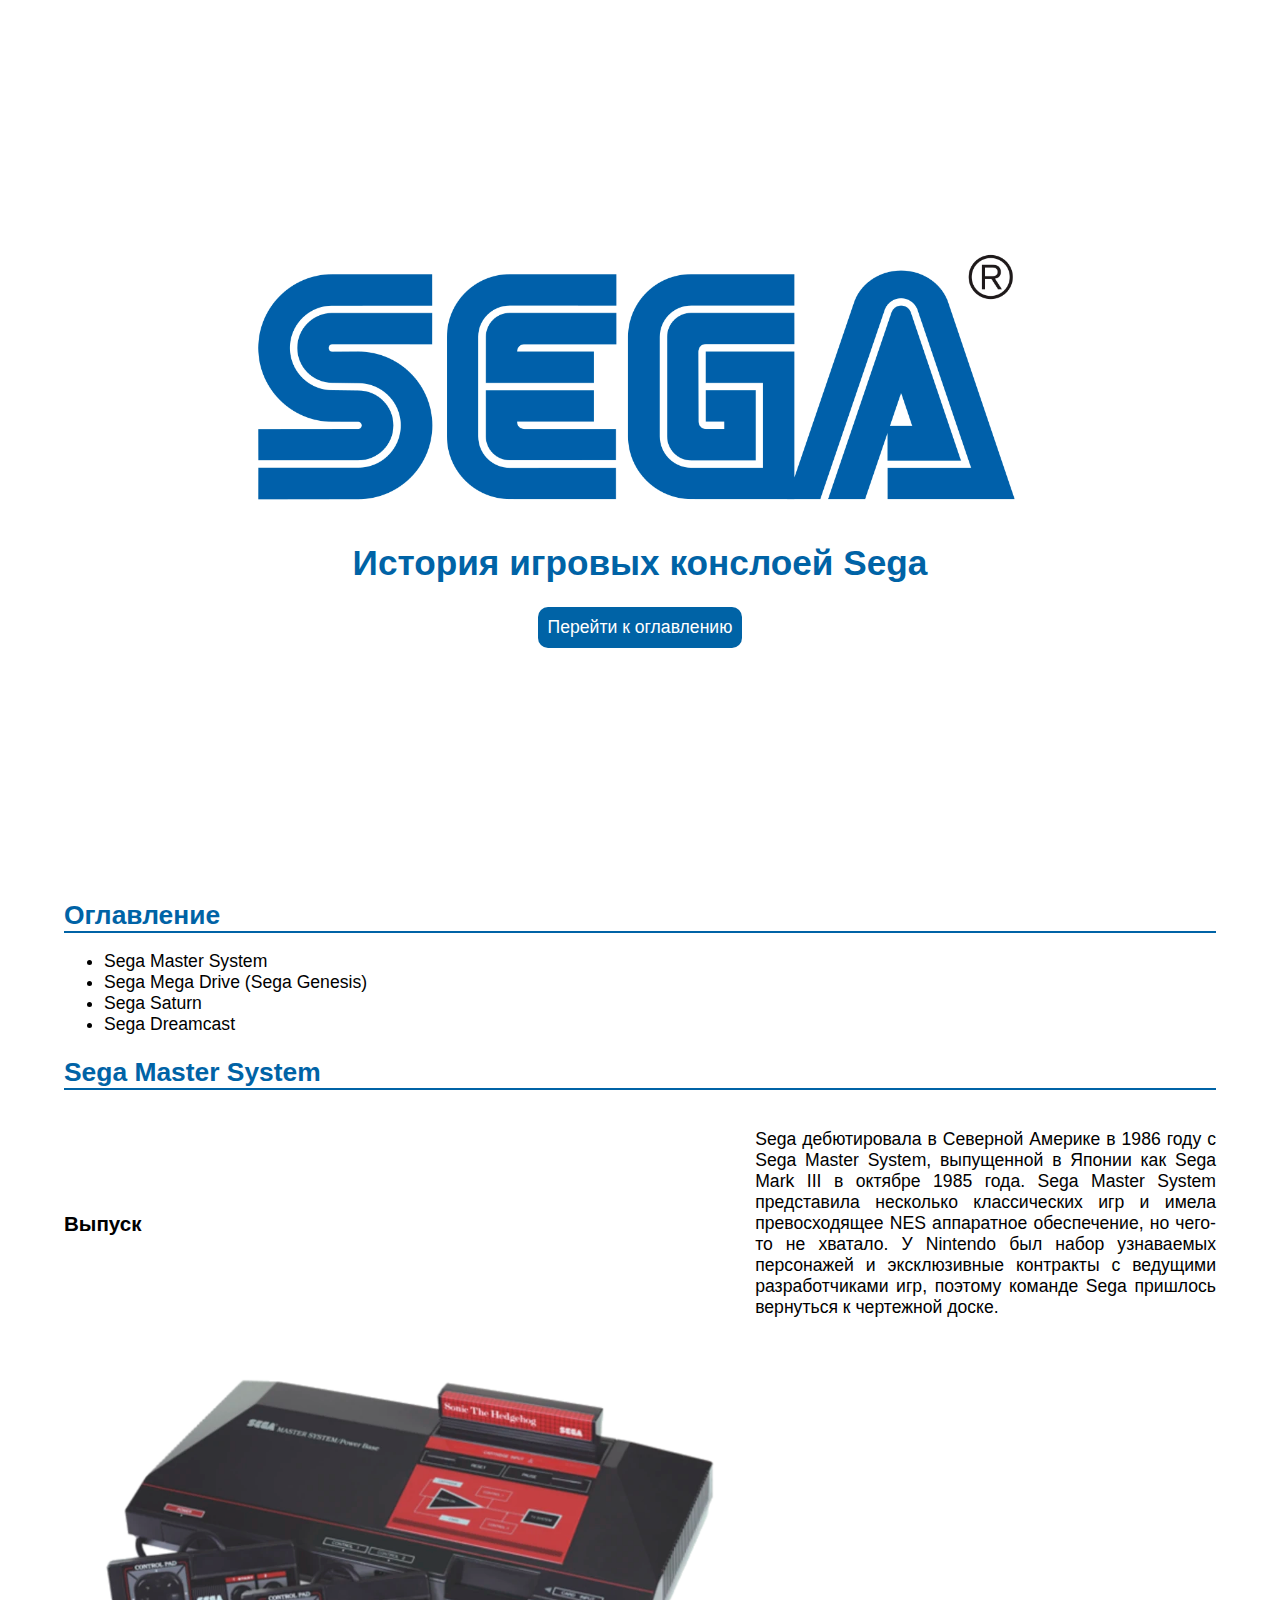
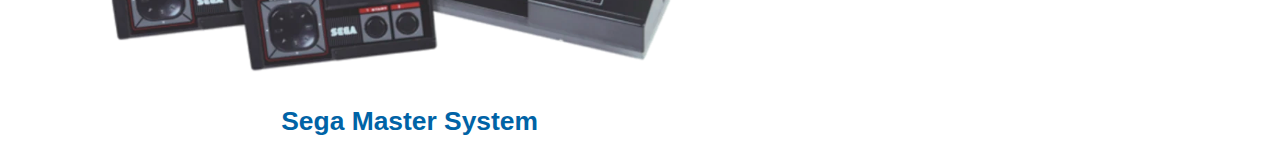
==== index.html @ b47c7a04 "Поместил h2  в header" ====
<!DOCTYPE html>
<html lang="ru">

<head>
    <meta charset="UTF-8">
    <meta name="viewport" content="width=device-width, initial-scale=1.0">
    <link rel="stylesheet" href="assets/style.css">
    <title>История консолей Sega</title>
</head>

<body>
    <main>
        <div class="container">
            <div class="greeting">
                <img class="image logo" src="assets/img/SEGA_logo.svg.png" alt="">
                <h1>История игровых конслоей Sega</h1>
                <button class="btn" onclick="window.location.href='#contents'">Перейти к оглавлению</button>
            </div>
        </div>
        <div id="contents" class="container">
            <div class="article-header">Оглавление</div>
            <div>
                <ul>
                    <li>Sega Master System</li>
                    <li>Sega Mega Drive (Sega Genesis)</li>
                    <li>Sega Saturn</li>
                    <li>Sega Dreamcast</li>
                </ul>
            </div>
        </div>
        <div class="container">
            <article class="article">
                <header>
                    <h2 class="article-header">Sega Master System</h2>
                </header>
                <section class="article-section">
                    <h3>Выпуск</h3>
                    <p class="section-paraghraph">
                        Sega дебютировала в Северной Америке в 1986 году с Sega Master System, выпущенной в Японии как
                        Sega Mark III в октябре 1985 года. Sega Master System представила несколько классических игр и
                        имела превосходящее NES аппаратное обеспечение, но чего-то не хватало. У Nintendo был набор
                        узнаваемых персонажей и эксклюзивные контракты с ведущими разработчиками игр, поэтому команде
                        Sega пришлось вернуться к чертежной доске.
                    </p>
                    <div class="section-image">
                        <img src="assets/img/MasterSystem/MasterSystem1.webp" alt="Sega Master System">
                        Sega Master System
                    </div>
                </section>
            </article>
        </div>
    </main>
    <footer></footer>
</body>

</html>
---- assets/style.css ----
:root {
  font-size: 1.1rem;
}

html {
  font-family: "Segoe UI", Tahoma, Geneva, Verdana, sans-serif;
  scroll-behavior: smooth;
}

body {
  padding: 0px;
  margin: 0px;
}

h1 {
  color: #0063a6;
}

.btn {
  padding: 10px;
  border-radius: 10px;
  border: none;
  color: white;
  background-color: #0063a6;
  font-size: 1rem;
  transition-property: background-color;
  transition-duration: 200ms;
}
.btn:hover {
  background-color: #6da8ff;
}

.container {
  --padding-size: 5vw;
  margin: 0 var(--padding-size) 0 var(--padding-size);
}

.greeting {
  height: 100vh;
  display: flex;
  flex-direction: column;
  align-items: center;
  justify-content: center;
  text-align: center;
}

.image {
  width: 100%;
  max-width: 800px;
}

.card {
  padding: 15px;
  background-color: #b9d5ff;
  border-radius: 15px;
  margin-top: 20px;
  margin-bottom: 20px;
}

.article-header {
  width: 100%;
  border-bottom: 2px solid;
  color: #0063a6;
  font-size: 1.5rem;
  font-weight: bold;
}

.article .article-section {
  display: grid;
  grid-template-columns: 3fr 2fr;
  align-items: center;
}
.article .article-section .section-image {
  color: #0063a6;
  font-size: 1.5rem;
  font-weight: bold;
  text-align: center;
  margin-bottom: 10px;
}
.article .article-section .section-image img {
  width: 100%;
}
.article .article-section .section-paraghraph {
  text-align: justify;
  display: block;
}
@media (width <= 750px) {
  .article .article-section {
    grid-template-columns: 1fr;
  }
}/*# sourceMappingURL=style.css.map */
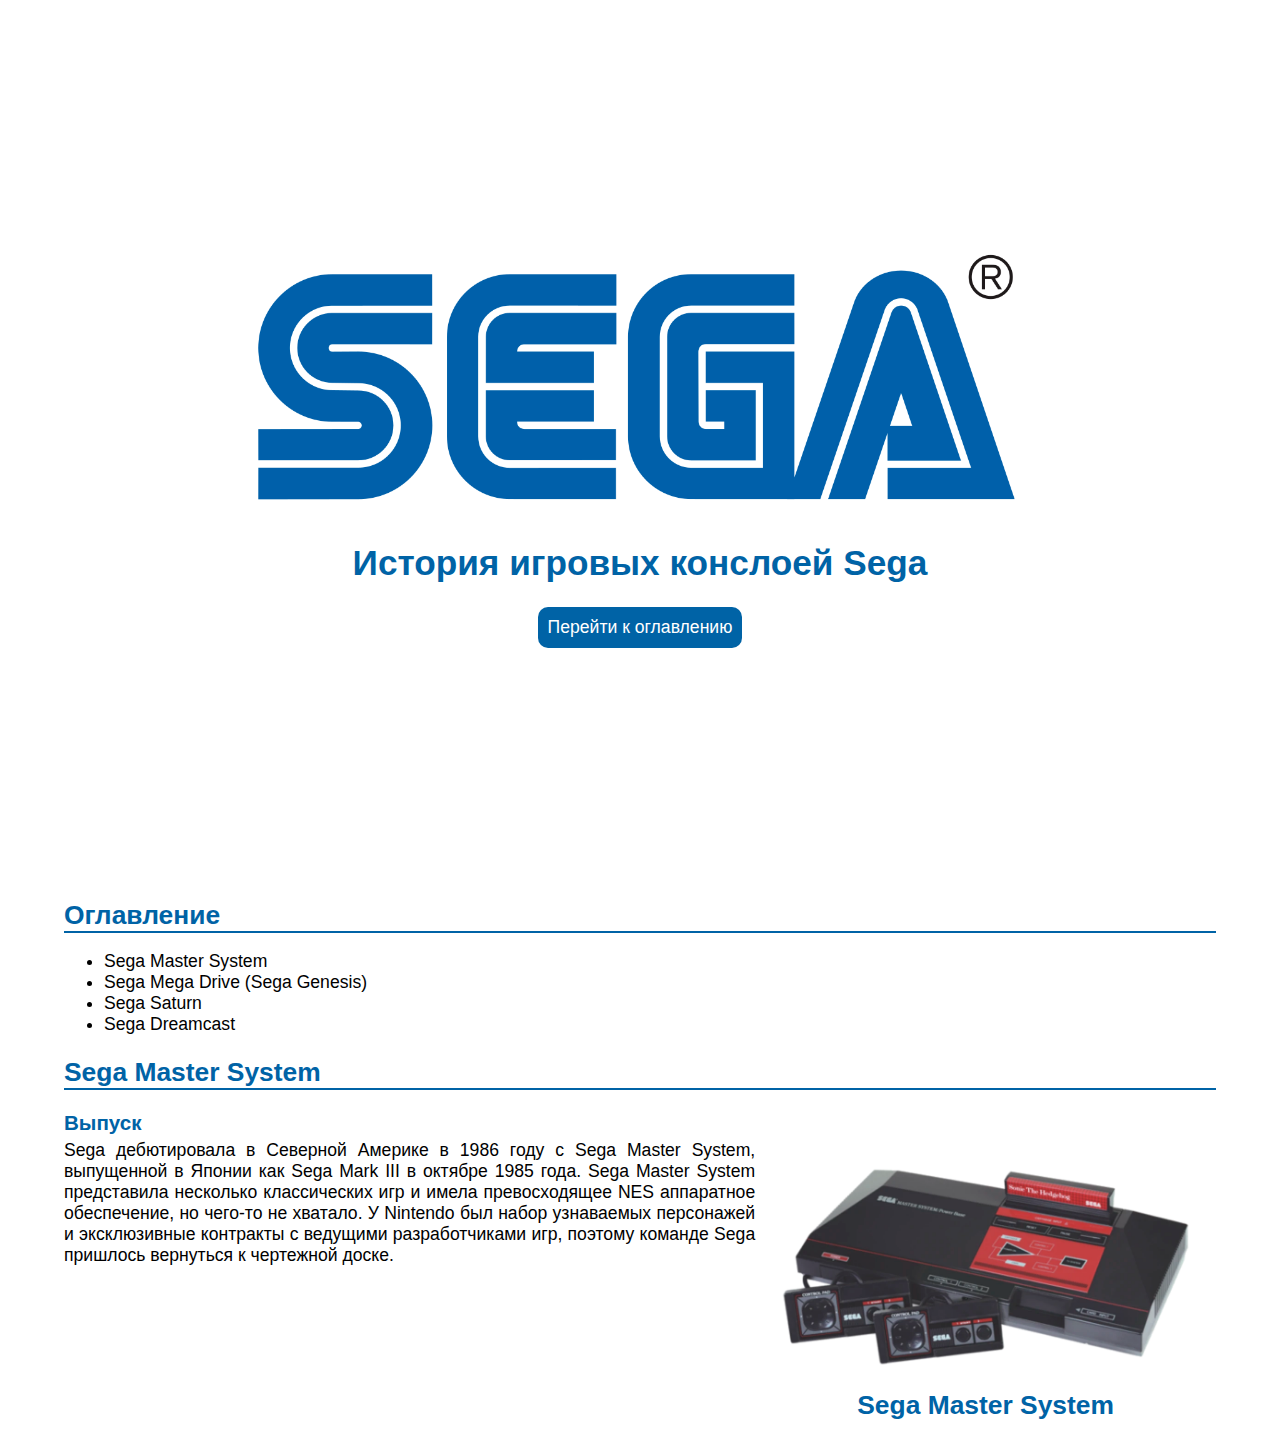
==== commit 78ddfb61: "Исправил section-header" ====
--- a/index.html
+++ b/index.html
@@ -30,21 +30,24 @@
         </div>
         <div class="container">
             <article class="article">
-                <header>
-                    <h2 class="article-header">Sega Master System</h2>
-                </header>
+                <h2 class="article-header">Sega Master System</h2>
                 <section class="article-section">
-                    <h3>Выпуск</h3>
-                    <p class="section-paraghraph">
-                        Sega дебютировала в Северной Америке в 1986 году с Sega Master System, выпущенной в Японии как
-                        Sega Mark III в октябре 1985 года. Sega Master System представила несколько классических игр и
-                        имела превосходящее NES аппаратное обеспечение, но чего-то не хватало. У Nintendo был набор
-                        узнаваемых персонажей и эксклюзивные контракты с ведущими разработчиками игр, поэтому команде
-                        Sega пришлось вернуться к чертежной доске.
-                    </p>
-                    <div class="section-image">
-                        <img src="assets/img/MasterSystem/MasterSystem1.webp" alt="Sega Master System">
-                        Sega Master System
+                    <h3 class="section-header">Выпуск</h3>
+                    <div class="article-section-block">
+                        <p class="section-paraghraph">
+                            Sega дебютировала в Северной Америке в 1986 году с Sega Master System, выпущенной в Японии
+                            как
+                            Sega Mark III в октябре 1985 года. Sega Master System представила несколько классических игр
+                            и
+                            имела превосходящее NES аппаратное обеспечение, но чего-то не хватало. У Nintendo был набор
+                            узнаваемых персонажей и эксклюзивные контракты с ведущими разработчиками игр, поэтому
+                            команде
+                            Sega пришлось вернуться к чертежной доске.
+                        </p>
+                        <div class="section-image">
+                            <img src="assets/img/MasterSystem/MasterSystem1.webp" alt="Sega Master System">
+                            Sega Master System
+                        </div>
                     </div>
                 </section>
             </article>
--- a/assets/style.css
+++ b/assets/style.css
@@ -12,7 +12,7 @@
   margin: 0px;
 }
 
-h1 {
+h1, h3 {
   color: #0063a6;
 }
 
@@ -65,27 +65,30 @@
   font-weight: bold;
 }
 
-.article .article-section {
+.article .section-header {
+  margin-bottom: 5px;
+}
+.article .article-section-block {
   display: grid;
   grid-template-columns: 3fr 2fr;
-  align-items: center;
 }
-.article .article-section .section-image {
+.article .article-section-block .section-image {
   color: #0063a6;
   font-size: 1.5rem;
   font-weight: bold;
   text-align: center;
   margin-bottom: 10px;
 }
-.article .article-section .section-image img {
+.article .article-section-block .section-image img {
   width: 100%;
 }
-.article .article-section .section-paraghraph {
+.article .article-section-block .section-paraghraph {
+  margin-top: 0;
   text-align: justify;
   display: block;
 }
 @media (width <= 750px) {
-  .article .article-section {
+  .article .article-section-block {
     grid-template-columns: 1fr;
   }
 }/*# sourceMappingURL=style.css.map */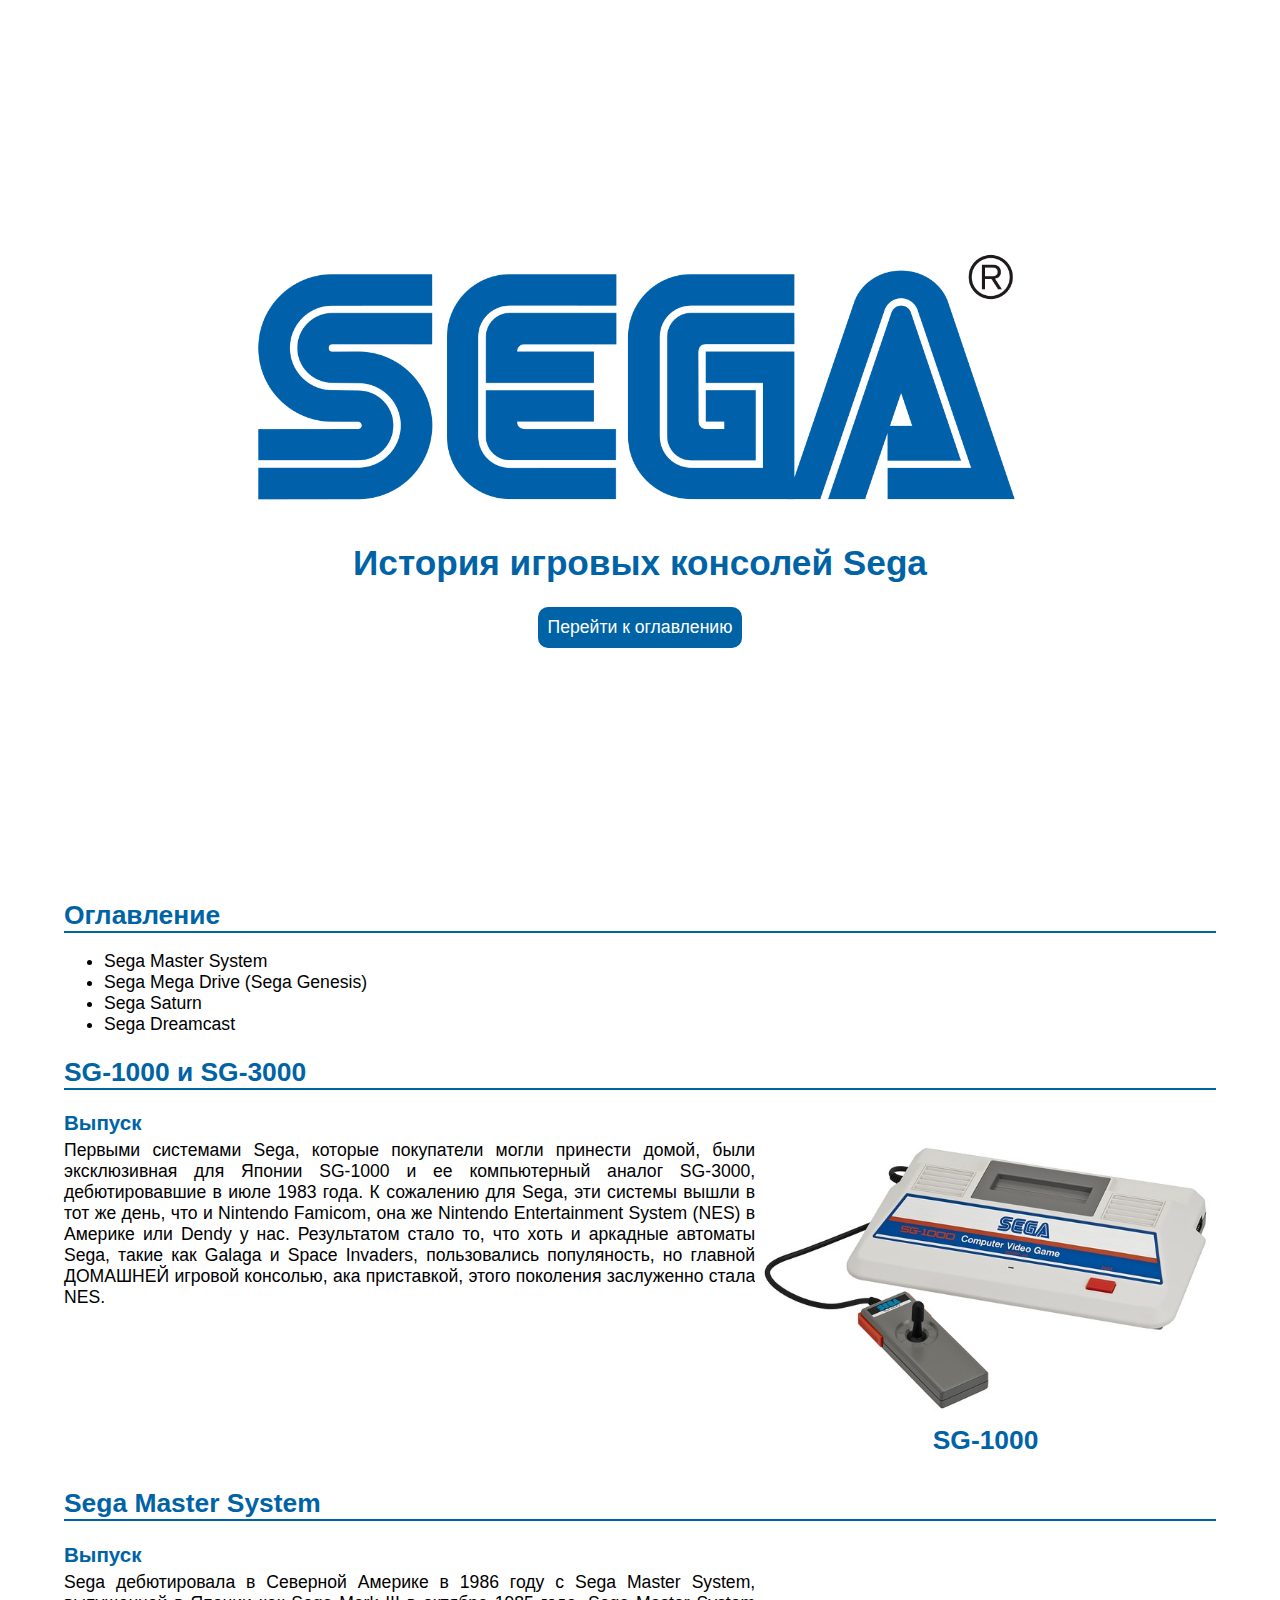
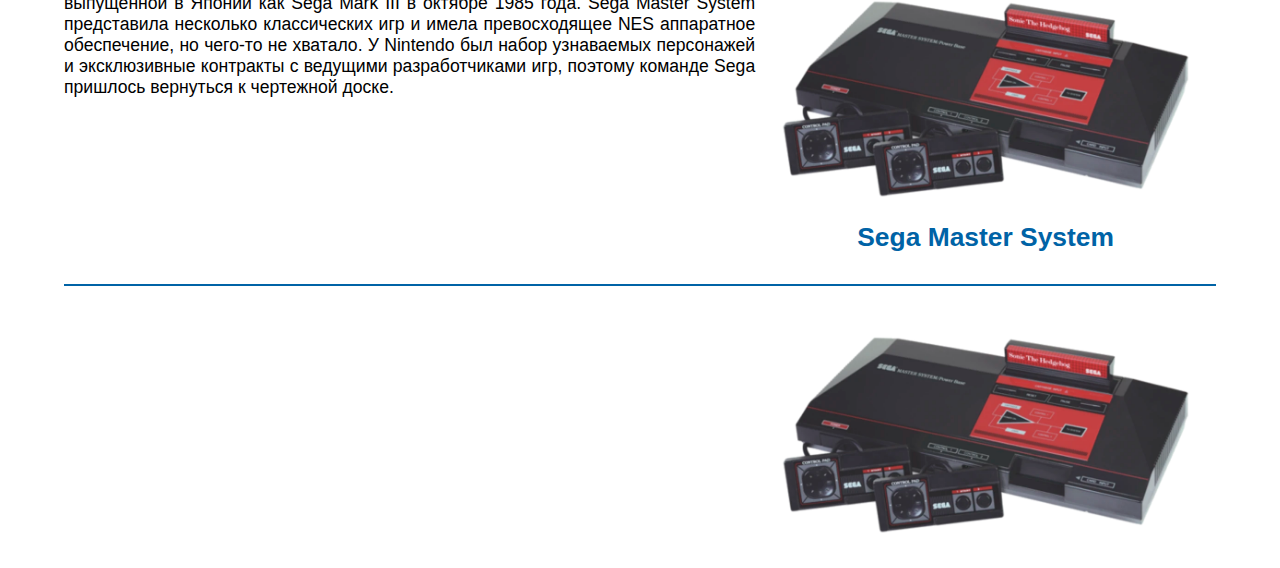
==== commit c6725bd5: "Устранены конслои, добавлен раздел про SG-1000" ====
--- a/index.html
+++ b/index.html
@@ -13,7 +13,7 @@
         <div class="container">
             <div class="greeting">
                 <img class="image logo" src="assets/img/SEGA_logo.svg.png" alt="">
-                <h1>История игровых конслоей Sega</h1>
+                <h1>История игровых консолей Sega</h1>
                 <button class="btn" onclick="window.location.href='#contents'">Перейти к оглавлению</button>
             </div>
         </div>
@@ -29,31 +29,69 @@
             </div>
         </div>
         <div class="container">
-            <article class="article">
+            <article>
+                <h2 class="article-header">
+                    SG-1000 и SG-3000
+                </h2>
+                <section class="article-section">
+                    <h3 class="section-header">
+                        Выпуск
+                    </h3>
+                    <div class="article-section-block">
+                        <p class="section-paraghraph">
+                            Первыми системами Sega, которые покупатели могли принести домой, были эксклюзивная для
+                            Японии SG-1000 и ее компьютерный аналог SG-3000, дебютировавшие в июле 1983 года. К
+                            сожалению для Sega, эти системы вышли в тот же день, что и Nintendo Famicom, она же Nintendo
+                            Entertainment System (NES) в Америке или Dendy у нас. Результатом стало то, что хоть и
+                            аркадные автоматы Sega, такие как Galaga и Space Invaders, пользовались популяность, но
+                            главной ДОМАШНЕЙ игровой консолью, ака приставкой, этого поколения заслуженно стала NES.
+                        </p>
+                        <div class="section-image-wrapper">
+                            <img class="section-image" src="assets/img/SG1000/SG1000.jpg" alt="Sega Master System">
+                            SG-1000
+                        </div>
+                    </div>
+                </section>
+            </article>
+            <article>
                 <h2 class="article-header">Sega Master System</h2>
                 <section class="article-section">
                     <h3 class="section-header">Выпуск</h3>
                     <div class="article-section-block">
                         <p class="section-paraghraph">
                             Sega дебютировала в Северной Америке в 1986 году с Sega Master System, выпущенной в Японии
-                            как
-                            Sega Mark III в октябре 1985 года. Sega Master System представила несколько классических игр
-                            и
-                            имела превосходящее NES аппаратное обеспечение, но чего-то не хватало. У Nintendo был набор
+                            как Sega Mark III в октябре 1985 года. Sega Master System представила несколько классических игр
+                            и имела превосходящее NES аппаратное обеспечение, но чего-то не хватало. У Nintendo был набор
                             узнаваемых персонажей и эксклюзивные контракты с ведущими разработчиками игр, поэтому
-                            команде
-                            Sega пришлось вернуться к чертежной доске.
+                            команде Sega пришлось вернуться к чертежной доске.
                         </p>
-                        <div class="section-image">
-                            <img src="assets/img/MasterSystem/MasterSystem1.webp" alt="Sega Master System">
+                        <div class="section-image-wrapper">
+                            <img class="section-image" src="assets/img/MasterSystem/MasterSystem1.webp"
+                                alt="Sega Master System">
                             Sega Master System
+                        </div>
+                    </div>
+                </section>
+            </article>
+            <article>
+                <h2 class="article-header">
+                </h2>
+                <section class="article-section">
+                    <h3 class="section-header">
+                    </h3>
+                    <div class="article-section-block">
+                        <p class="section-paraghraph">
+
+                        </p>
+                        <div class="section-image-wrapper">
+                            <img class="section-image" src="assets/img/MasterSystem/MasterSystem1.webp"
+                                alt="Sega Master System">
                         </div>
                     </div>
                 </section>
             </article>
         </div>
     </main>
-    <footer></footer>
 </body>
 
 </html>--- a/assets/style.css
+++ b/assets/style.css
@@ -12,7 +12,8 @@
   margin: 0px;
 }
 
-h1, h3 {
+h1,
+h3 {
   color: #0063a6;
 }
 
@@ -31,8 +32,14 @@
 }
 
 .container {
-  --padding-size: 5vw;
-  margin: 0 var(--padding-size) 0 var(--padding-size);
+  --container-size: 90vw;
+  --margin-size: calc((100vw - var(--container-size)) / 2);
+  margin: 0 var(--margin-size) 0 var(--margin-size);
+}
+@media (width >= 1350px) {
+  .container {
+    --container-size: 1200px ;
+  }
 }
 
 .greeting {
@@ -65,30 +72,32 @@
   font-weight: bold;
 }
 
-.article .section-header {
+.section-header {
   margin-bottom: 5px;
 }
-.article .article-section-block {
+
+.article-section-block {
   display: grid;
   grid-template-columns: 3fr 2fr;
 }
-.article .article-section-block .section-image {
+.article-section-block .section-image-wrapper {
   color: #0063a6;
   font-size: 1.5rem;
   font-weight: bold;
   text-align: center;
   margin-bottom: 10px;
 }
-.article .article-section-block .section-image img {
+.article-section-block .section-image-wrapper .section-image {
   width: 100%;
 }
-.article .article-section-block .section-paraghraph {
+.article-section-block .section-paraghraph {
   margin-top: 0;
   text-align: justify;
   display: block;
 }
+
 @media (width <= 750px) {
-  .article .article-section-block {
+  .article-section-block {
     grid-template-columns: 1fr;
   }
 }/*# sourceMappingURL=style.css.map */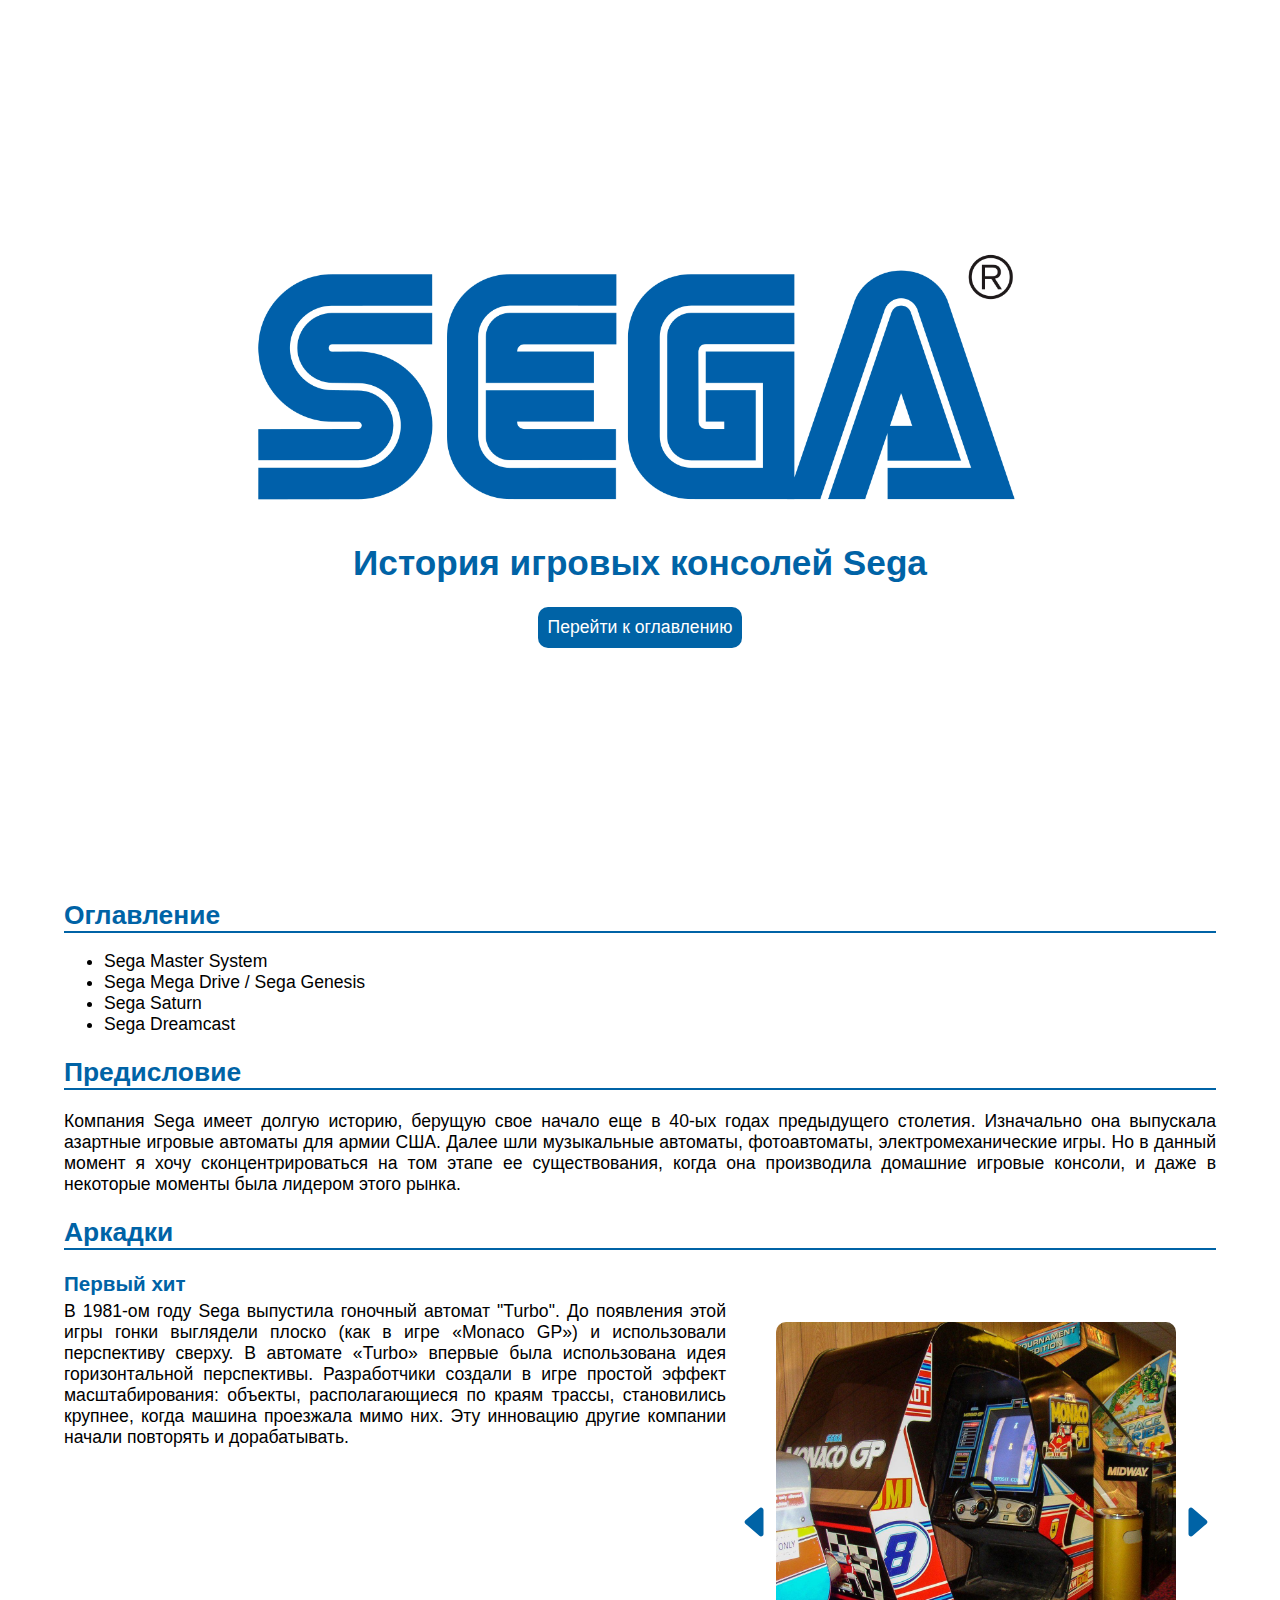
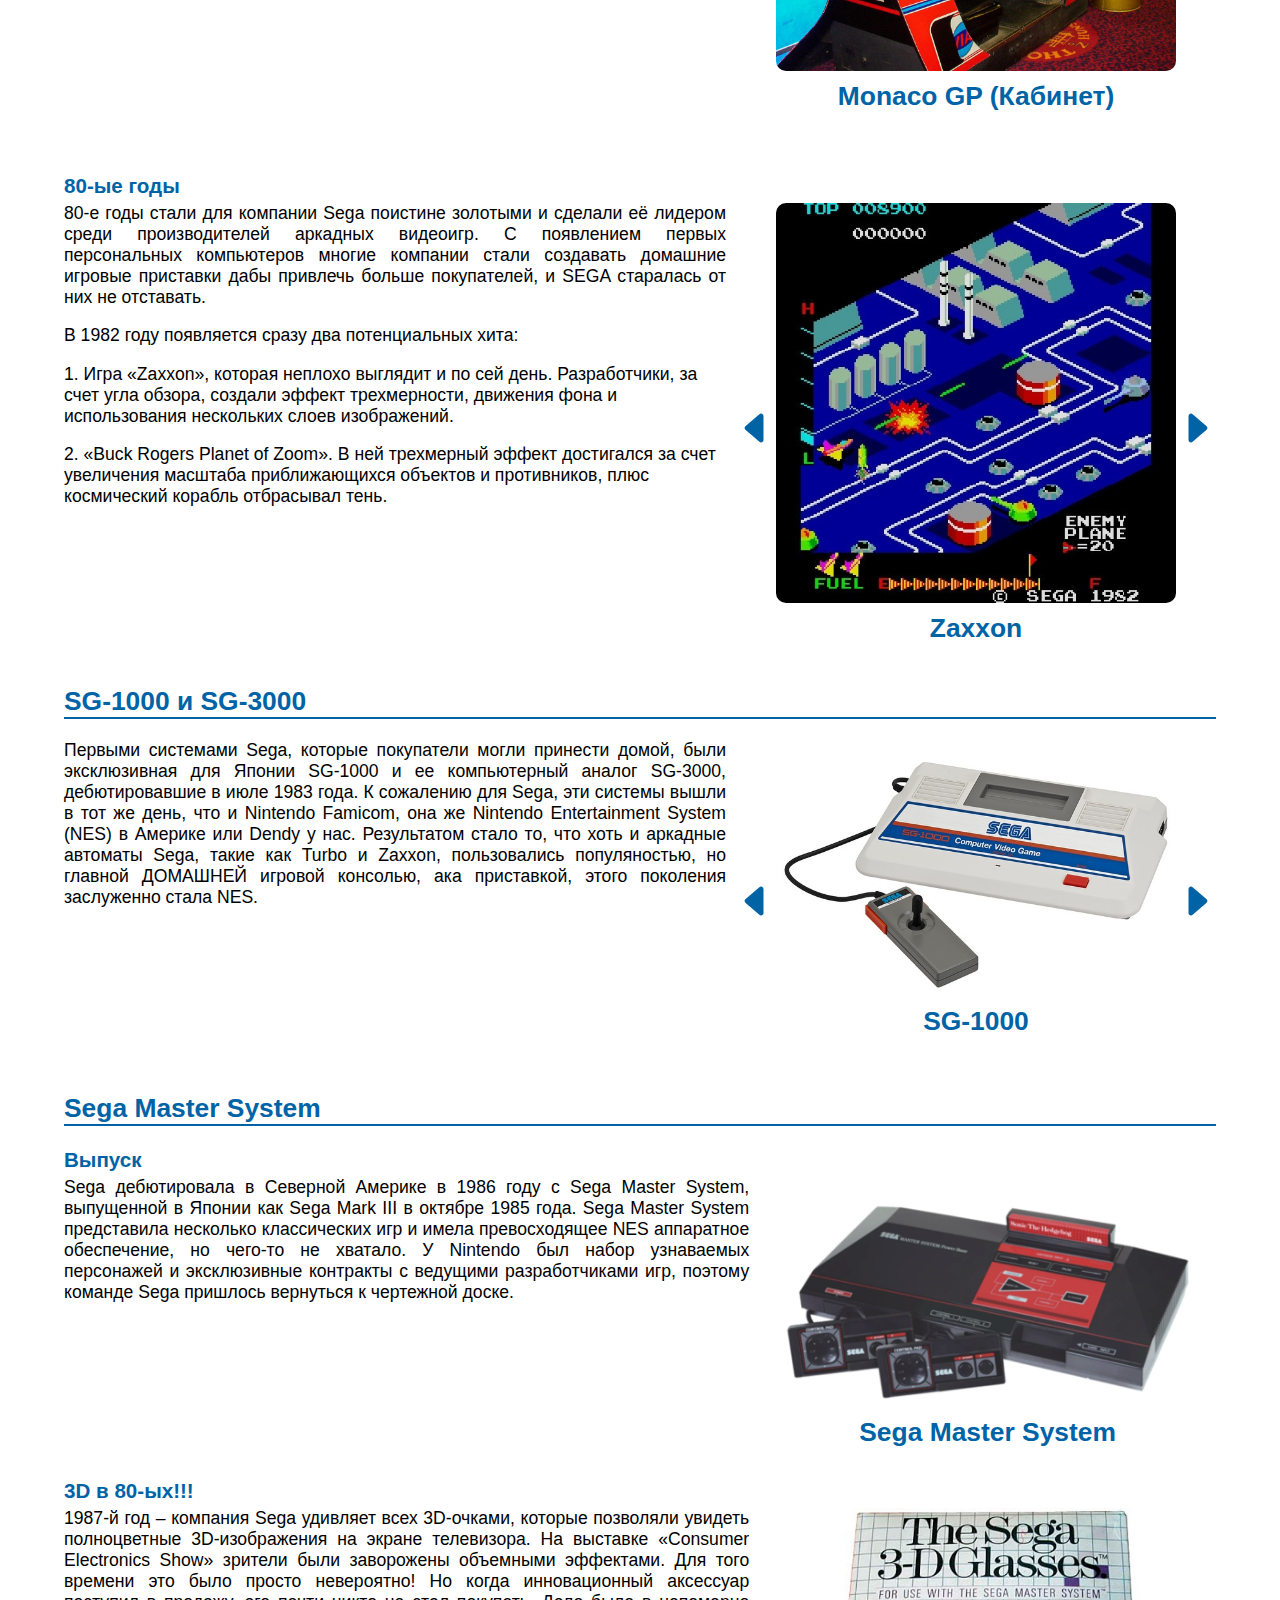
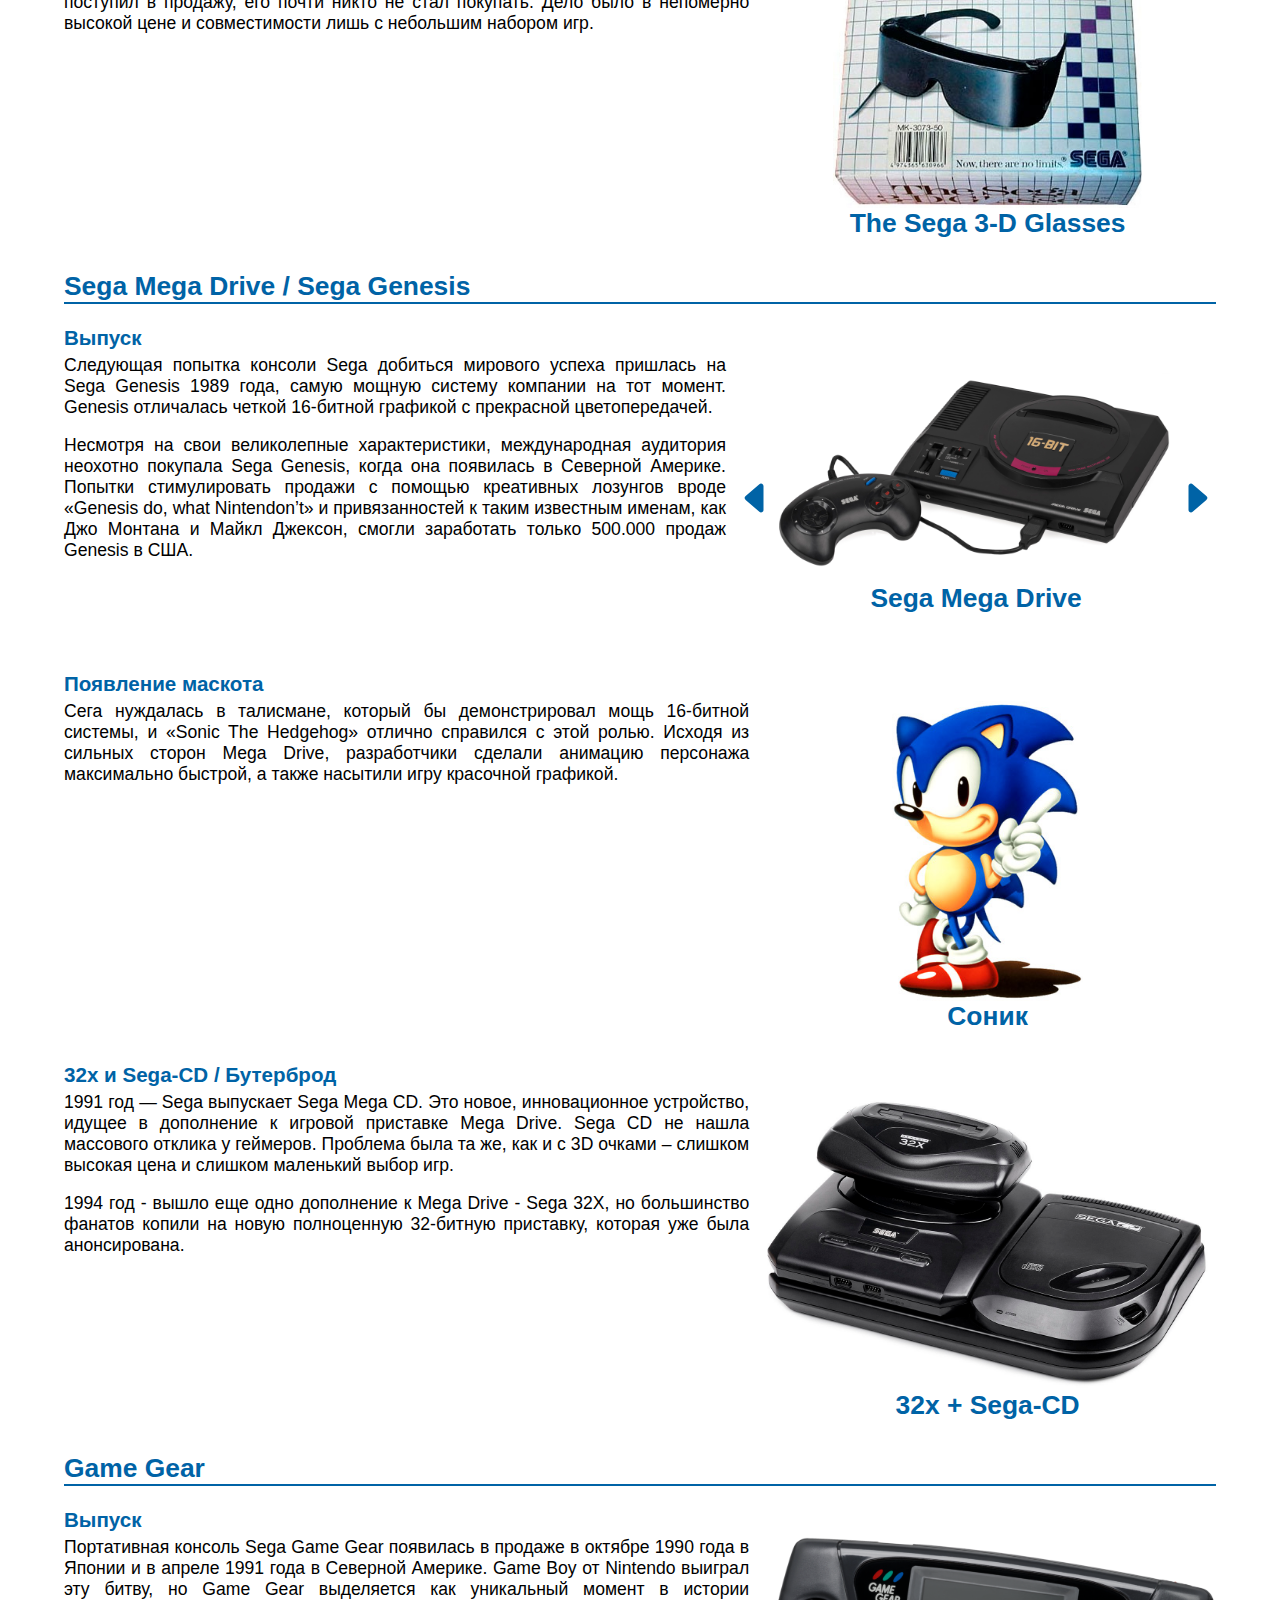
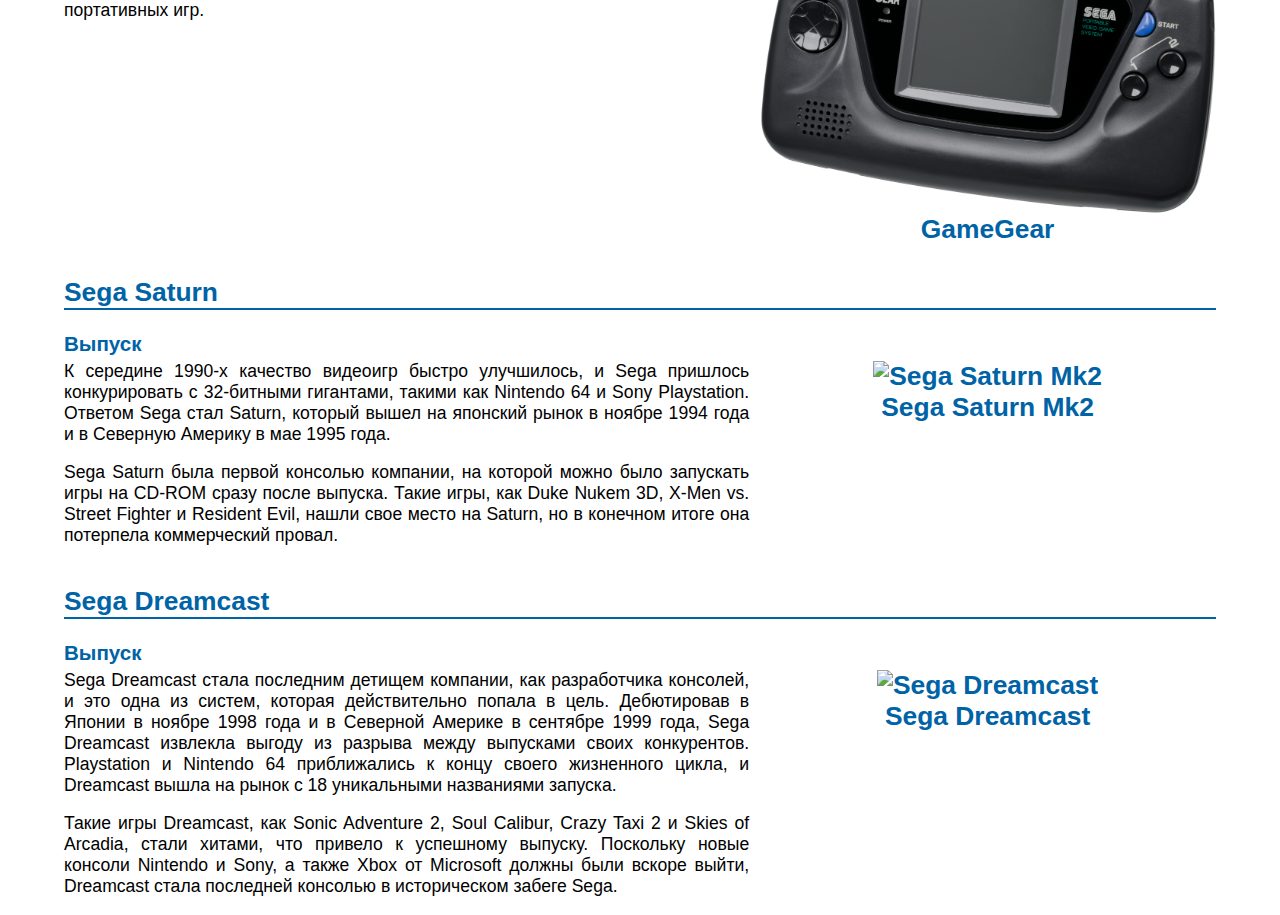
==== commit 1b8346e5: "mvp сделано" ====
--- a/index.html
+++ b/index.html
@@ -12,7 +12,7 @@
     <main>
         <div class="container">
             <div class="greeting">
-                <img class="image logo" src="assets/img/SEGA_logo.svg.png" alt="">
+                <img loading="lazy" class="image logo" src="assets/img/SEGA_logo.svg.png" alt="">
                 <h1>История игровых консолей Sega</h1>
                 <button class="btn" onclick="window.location.href='#contents'">Перейти к оглавлению</button>
             </div>
@@ -22,7 +22,7 @@
             <div>
                 <ul>
                     <li>Sega Master System</li>
-                    <li>Sega Mega Drive (Sega Genesis)</li>
+                    <li>Sega Mega Drive / Sega Genesis</li>
                     <li>Sega Saturn</li>
                     <li>Sega Dreamcast</li>
                 </ul>
@@ -31,27 +31,159 @@
         <div class="container">
             <article>
                 <h2 class="article-header">
+                    Предисловие
+                </h2>
+                <p class="section-paraghraph">
+                    Компания Sega имеет долгую историю, берущую свое начало еще в 40-ых годах предыдущего столетия.
+                    Изначально она выпускала азартные игровые автоматы для армии США. Далее шли музыкальные автоматы,
+                    фотоавтоматы, электромеханические игры. Но в данный момент я хочу сконцентрироваться на том этапе ее
+                    существования, когда она производила домашние игровые консоли, и даже в некоторые моменты была
+                    лидером этого рынка.
+                </p>
+            </article>
+            <article>
+                <h2 id="arcades" class="article-header">
+                    Аркадки
+                </h2>
+                <section class="article-section">
+                    <h3 class="section-header">
+                        Первый хит
+                    </h3>
+                    <div class="article-section-block">
+                        <p class="section-paraghraph">
+                            В 1981-ом году Sega выпустила гоночный автомат "Turbo". До появления этой игры гонки
+                            выглядели плоско (как в игре «Monaco GP») и использовали перспективу сверху. В автомате
+                            «Turbo» впервые была использована идея горизонтальной перспективы. Разработчики создали в
+                            игре простой эффект масштабирования: объекты, располагающиеся по краям трассы, становились
+                            крупнее, когда машина проезжала мимо них. Эту инновацию другие компании начали повторять и
+                            дорабатывать.
+                        </p>
+                        <div class="section-image-wrapper">
+                            <div class="images-container">
+                                <button class="img-btn goBackBtn">
+                                </button>
+                                <div class="images" data-selected-img="0">
+                                    <div class="img-wrapper">
+                                        <img class="img" src="assets/img/Arcades/image00011.jpg" alt="">
+                                        <span class="img-desc">
+                                            Monaco GP (Кабинет)
+                                        </span>
+                                    </div>
+                                    <div class="img-wrapper">
+                                        <img class="img" src="assets/img/Arcades/image00091.jpg" alt="">
+                                        <span class="img-desc">
+                                            Monaco GP (Экран)
+                                        </span>
+                                    </div>
+                                    <div class="img-wrapper">
+                                        <img class="img" src="assets/img/Arcades/image00098.jpg" alt="">
+                                        <span class="img-desc">
+                                            Turbo (Кабинет)
+                                        </span>
+                                    </div>
+                                    <div class="img-wrapper">
+                                        <img class="img" src="assets/img/Arcades/image00041.png" alt="">
+                                        <span class="img-desc">
+                                            Turbo (Экран)
+                                        </span>
+                                    </div>
+                                </div>
+                                <button class="img-btn goNextBtn">
+                                </button>
+                            </div>
+                        </div>
+                    </div>
+                </section>
+                <section class="article-section">
+                    <h3 class="section-header">
+                        80-ые годы
+                    </h3>
+                    <div class="article-section-block">
+                        <div>
+                            <p class="section-paraghraph">
+                                80-е годы стали для компании Sega поистине золотыми и сделали её лидером среди
+                                производителей аркадных видеоигр. С появлением первых персональных компьютеров многие
+                                компании стали создавать домашние игровые приставки дабы привлечь больше покупателей, и
+                                SEGA
+                                старалась от них не отставать.
+                            </p>
+                            <p class="section-paraghraph">
+                                В 1982 году появляется сразу два потенциальных хита:
+                            </p>
+                            <p class="section-paragraph">
+                                1. Игра «Zaxxon», которая неплохо выглядит и по сей день.
+                                Разработчики, за счет угла обзора,
+                                создали эффект трехмерности, движения фона и использования нескольких слоев изображений.
+                            </p>
+                            <p class="section-paragraph">
+                                2. «Buck Rogers Planet of Zoom». В ней трехмерный эффект
+                                достигался за счет увеличения
+                                масштаба приближающихся объектов и противников, плюс космический корабль отбрасывал
+                                тень.
+                            </p>
+                        </div>
+                        <div class="section-image-wrapper">
+                            <div class="images-container">
+                                <button class="img-btn goBackBtn">
+                                </button>
+                                <div class="images" data-selected-img="0">
+                                    <div class="img-wrapper">
+                                        <img class="img" src="assets/img/Arcades/image00083.jpg" alt="">
+                                        <span class="img-desc">
+                                            Zaxxon
+                                        </span>
+                                    </div>
+                                    <div class="img-wrapper">
+                                        <img class="img" src="assets/img/Arcades/brpz.jpg" alt="">
+                                        <span class="img-desc">
+                                            Buck Rogers Planet of Zoom
+                                        </span>
+                                    </div>
+                                </div>
+                                <button class="img-btn goNextBtn">
+                                </button>
+                            </div>
+                        </div>
+                    </div>
+                </section>
+            </article>
+            <article>
+                <h2 class="article-header">
                     SG-1000 и SG-3000
                 </h2>
-                <section class="article-section">
-                    <h3 class="section-header">
-                        Выпуск
-                    </h3>
-                    <div class="article-section-block">
-                        <p class="section-paraghraph">
-                            Первыми системами Sega, которые покупатели могли принести домой, были эксклюзивная для
-                            Японии SG-1000 и ее компьютерный аналог SG-3000, дебютировавшие в июле 1983 года. К
-                            сожалению для Sega, эти системы вышли в тот же день, что и Nintendo Famicom, она же Nintendo
-                            Entertainment System (NES) в Америке или Dendy у нас. Результатом стало то, что хоть и
-                            аркадные автоматы Sega, такие как Galaga и Space Invaders, пользовались популяность, но
-                            главной ДОМАШНЕЙ игровой консолью, ака приставкой, этого поколения заслуженно стала NES.
-                        </p>
-                        <div class="section-image-wrapper">
-                            <img class="section-image" src="assets/img/SG1000/SG1000.jpg" alt="Sega Master System">
-                            SG-1000
-                        </div>
-                    </div>
-                </section>
+
+                <div class="article-section-block">
+                    <p class="section-paraghraph">
+                        Первыми системами Sega, которые покупатели могли принести домой, были эксклюзивная для
+                        Японии SG-1000 и ее компьютерный аналог SG-3000, дебютировавшие в июле 1983 года. К
+                        сожалению для Sega, эти системы вышли в тот же день, что и Nintendo Famicom, она же Nintendo
+                        Entertainment System (NES) в Америке или Dendy у нас. Результатом стало то, что хоть и
+                        аркадные автоматы Sega, такие как Turbo и Zaxxon, пользовались популяностью, но
+                        главной ДОМАШНЕЙ игровой консолью, ака приставкой, этого поколения заслуженно стала NES.
+                    </p>
+                    <div class="section-image-wrapper">
+                        <div class="images-container">
+                            <button class="img-btn goBackBtn">
+                            </button>
+                            <div class="images" data-selected-img="0">
+                                <div class="img-wrapper">
+                                    <img class="img" src="assets/img/SG1000/SG1000.jpg" alt="">
+                                    <span class="img-desc">
+                                        SG-1000
+                                    </span>
+                                </div>
+                                <div class="img-wrapper">
+                                    <img class="img" src="assets/img/SG1000/image00063.jpeg" alt="">
+                                    <span class="img-desc">
+                                        SG-1000 Mark II
+                                    </span>
+                                </div>
+                            </div>
+                            <button class="img-btn goNextBtn">
+                            </button>
+                        </div>
+                    </div>
+                </div>
             </article>
             <article>
                 <h2 class="article-header">Sega Master System</h2>
@@ -60,38 +192,220 @@
                     <div class="article-section-block">
                         <p class="section-paraghraph">
                             Sega дебютировала в Северной Америке в 1986 году с Sega Master System, выпущенной в Японии
-                            как Sega Mark III в октябре 1985 года. Sega Master System представила несколько классических игр
-                            и имела превосходящее NES аппаратное обеспечение, но чего-то не хватало. У Nintendo был набор
-                            узнаваемых персонажей и эксклюзивные контракты с ведущими разработчиками игр, поэтому
+                            как Sega Mark III в октябре 1985 года. Sega Master System представила несколько классических
+                            игр и имела превосходящее NES аппаратное обеспечение, но чего-то не хватало. У Nintendo был
+                            набор узнаваемых персонажей и эксклюзивные контракты с ведущими разработчиками игр, поэтому
                             команде Sega пришлось вернуться к чертежной доске.
                         </p>
                         <div class="section-image-wrapper">
-                            <img class="section-image" src="assets/img/MasterSystem/MasterSystem1.webp"
+                            <img loading="lazy" class="section-image" src="assets/img/MasterSystem/MasterSystem1.webp"
                                 alt="Sega Master System">
                             Sega Master System
                         </div>
                     </div>
                 </section>
-            </article>
-            <article>
-                <h2 class="article-header">
-                </h2>
-                <section class="article-section">
-                    <h3 class="section-header">
+                <section class="article-section">
+                    <h3 class="section-header">
+                        3D в 80-ых!!!
                     </h3>
                     <div class="article-section-block">
                         <p class="section-paraghraph">
-
+                            1987-й год – компания Sega удивляет всех 3D-очками, которые позволяли увидеть полноцветные
+                            3D-изображения на экране телевизора. На выставке «Consumer Electronics Show» зрители были
+                            заворожены объемными эффектами. Для того времени это было просто невероятно! Но когда
+                            инновационный аксессуар поступил в продажу, его почти никто не стал покупать. Дело было в
+                            непомерно высокой цене и совместимости лишь с небольшим набором игр.
                         </p>
                         <div class="section-image-wrapper">
-                            <img class="section-image" src="assets/img/MasterSystem/MasterSystem1.webp"
-                                alt="Sega Master System">
+                            <img loading="lazy" class="section-image" src="assets/img/MasterSystem/image00097.jpg"
+                                alt="SG-1000">
+                            The Sega 3-D Glasses
+                        </div>
+                    </div>
+                </section>
+            </article>
+            <article>
+                <h2 class="article-header">
+                    Sega Mega Drive / Sega Genesis
+                </h2>
+                <section class="article-section">
+                    <h3 class="section-header">
+                        Выпуск
+                    </h3>
+                    <div class="article-section-block">
+                        <div>
+                            <p class="section-paraghraph">
+                                Следующая попытка консоли Sega добиться мирового успеха пришлась на Sega Genesis 1989
+                                года, самую мощную систему компании на тот момент. Genesis отличалась четкой 16-битной
+                                графикой с прекрасной цветопередачей.
+                            </p>
+                            <p class="section-paraghraph">
+                                Несмотря на свои великолепные характеристики, международная аудитория неохотно покупала
+                                Sega Genesis, когда она появилась в Северной Америке. Попытки стимулировать продажи с
+                                помощью креативных лозунгов вроде «Genesis do, what Nintendon’t» и
+                                привязанностей к таким известным именам, как Джо Монтана и Майкл Джексон, смогли
+                                заработать только 500.000 продаж Genesis в США.
+                            </p>
+                        </div>
+                        <div class="section-image-wrapper">
+                            <div class="images-container">
+                                <button class="img-btn goBackBtn">
+                                </button>
+                                <div class="images" data-selected-img="0">
+                                    <div class="img-wrapper">
+                                        <img class="img"
+                                            src="assets/img/MegaDrive/Sega-Mega-Drive-JP-Mk1-Console-Set.jpg"
+                                            alt="Sega Mega Drive">
+                                        <span class="img-desc">
+                                            Sega Mega Drive
+                                        </span>
+                                    </div>
+                                    <div class="img-wrapper">
+                                        <img class="img" src="assets/img/MegaDrive/MegaDrive.jpg"
+                                            alt="Sega Mega Drive 2">
+                                        <span class="img-desc">
+                                            Sega Mega Drive 2 / Sega Genesis
+                                        </span>
+                                    </div>
+                                </div>
+                                <button class="img-btn goNextBtn">
+                                </button>
+                            </div>
+                        </div>
+                    </div>
+                </section>
+                <section class="article-section">
+                    <h3 class="section-header">
+                        Появление маскота
+                    </h3>
+                    <div class="article-section-block">
+                        <div>
+                            <p class="section-paraghraph">
+                                Сега нуждалась в талисмане, который бы демонстрировал мощь 16-битной системы, и «Sonic
+                                The Hedgehog» отлично справился с этой ролью. Исходя из сильных сторон Mega Drive,
+                                разработчики сделали анимацию персонажа максимально быстрой, а также насытили игру
+                                красочной графикой.
+                            </p>
+                        </div>
+                        <div class="section-image-wrapper">
+                            <img loading="lazy" class="section-image" src="assets/img/MegaDrive/sonic.jpg" alt="Sonic">
+                            Соник
+                        </div>
+                    </div>
+                </section>
+                <section class="article-section">
+                    <h3 class="section-header">
+                        32x и Sega-CD / Бутерброд
+                    </h3>
+                    <div class="article-section-block">
+                        <div>
+                            <p class="section-paraghraph">
+                                1991 год — Sega выпускает Sega Mega CD. Это новое, инновационное устройство, идущее в
+                                дополнение к игровой приставке Mega Drive. Sega CD не нашла массового отклика у
+                                геймеров. Проблема была та же, как и с 3D очками – слишком высокая цена и слишком
+                                маленький выбор игр.
+                            </p>
+                            <p class="section-paraghraph">
+                                1994 год - вышло еще одно дополнение к Mega Drive - Sega 32X, но большинство фанатов
+                                копили на новую полноценную 32-битную приставку, которая уже была анонсирована.
+                            </p>
+                        </div>
+                        <div class="section-image-wrapper">
+                            <img loading="lazy" class="section-image" src="assets/img/MegaDrive/image00021.jpg"
+                                alt="Sonic">
+                            32x + Sega-CD
+                        </div>
+                    </div>
+                </section>
+            </article>
+            <article>
+                <h2 class="article-header">
+                    Game Gear
+                </h2>
+                <section class="article-section">
+                    <h3 class="section-header">
+                        Выпуск
+                    </h3>
+                    <div class="article-section-block">
+                        <p class="section-paraghraph">
+                            Портативная консоль Sega Game Gear появилась в продаже в октябре 1990 года в Японии и в
+                            апреле 1991 года в Северной Америке. Game Boy от Nintendo выиграл эту битву, но Game Gear
+                            выделяется как уникальный момент в истории портативных игр.
+                        </p>
+                        <div class="section-image-wrapper">
+                            <img loading="lazy" class="section-image" src="assets/img/GameGear/GameGear.png"
+                                alt="Game Gear">
+                            GameGear
+                        </div>
+                    </div>
+                </section>
+            </article>
+            <article>
+                <h2 class="article-header">
+                    Sega Saturn
+                </h2>
+                <section class="article-section">
+                    <h3 class="section-header">
+                        Выпуск
+                    </h3>
+                    <div class="article-section-block">
+                        <div>
+                            <p class="section-paraghraph">
+                                К середине 1990-х качество видеоигр быстро улучшилось, и Sega пришлось конкурировать с
+                                32-битными гигантами, такими как Nintendo 64 и Sony Playstation. Ответом Sega стал
+                                Saturn,
+                                который вышел на японский рынок в ноябре 1994 года и в Северную Америку в мае 1995 года.
+                            </p>
+                            <p class="section-paraghraph">
+                                Sega Saturn была первой консолью компании, на которой можно было запускать игры на
+                                CD-ROM
+                                сразу после выпуска. Такие игры, как Duke Nukem 3D, X-Men vs. Street Fighter и Resident
+                                Evil, нашли свое место на Saturn, но в конечном итоге она потерпела коммерческий провал.
+                            </p>
+                        </div>
+                        <div class="section-image-wrapper">
+                            <img loading="lazy" class="section-image" src="assets/img/Saturn/SaturnMk2.png"
+                                alt="Sega Saturn Mk2">
+                            Sega Saturn Mk2
+                        </div>
+                    </div>
+                </section>
+            </article>
+            <article>
+                <h2 class="article-header">
+                    Sega Dreamcast
+                </h2>
+                <section class="article-section">
+                    <h3 class="section-header">
+                        Выпуск
+                    </h3>
+                    <div class="article-section-block">
+                        <div>
+                            <p class="section-paraghraph">
+                                Sega Dreamcast стала последним детищем компании, как разработчика консолей, и это одна из
+                                систем, которая действительно попала в цель. Дебютировав в Японии в ноябре 1998 года и в
+                                Северной Америке в сентябре 1999 года, Sega Dreamcast извлекла выгоду из разрыва между
+                                выпусками своих конкурентов. Playstation и Nintendo 64 приближались к концу своего
+                                жизненного цикла, и Dreamcast вышла на рынок с 18 уникальными названиями запуска.
+                            </p>
+                            <p class="section-paraghraph">
+                                Такие игры Dreamcast, как Sonic Adventure 2, Soul Calibur, Crazy Taxi 2 и Skies of
+                                Arcadia, стали хитами, что привело к успешному выпуску. Поскольку новые консоли Nintendo
+                                и Sony, а также Xbox от Microsoft должны были вскоре выйти, Dreamcast стала последней
+                                консолью в историческом забеге Sega.
+                            </p>
+                        </div>
+                        <div class="section-image-wrapper">
+                            <img loading="lazy" class="section-image" src="assets/img/Dreamcast/Dreamcast.png"
+                                alt="Sega Dreamcast">
+                            Sega Dreamcast
                         </div>
                     </div>
                 </section>
             </article>
         </div>
     </main>
+    <script src="assets/script.js"></script>
 </body>
 
 </html>--- a/assets/style.css
+++ b/assets/style.css
@@ -38,7 +38,7 @@
 }
 @media (width >= 1350px) {
   .container {
-    --container-size: 1200px ;
+    --container-size: 1200px;
   }
 }
 
@@ -79,25 +79,98 @@
 .article-section-block {
   display: grid;
   grid-template-columns: 3fr 2fr;
-}
-.article-section-block .section-image-wrapper {
-  color: #0063a6;
-  font-size: 1.5rem;
-  font-weight: bold;
-  text-align: center;
-  margin-bottom: 10px;
-}
-.article-section-block .section-image-wrapper .section-image {
-  width: 100%;
-}
-.article-section-block .section-paraghraph {
-  margin-top: 0;
-  text-align: justify;
-  display: block;
+  gap: 10px;
+  max-width: var(--container-size);
 }
 
 @media (width <= 750px) {
   .article-section-block {
     grid-template-columns: 1fr;
   }
+}
+.section-image-wrapper {
+  color: #0063a6;
+  font-size: 1.5rem;
+  font-weight: bold;
+  text-align: center;
+  margin-bottom: 10px;
+  display: flex;
+  align-items: center;
+  flex-direction: column;
+}
+.section-image-wrapper .section-image {
+  max-width: 100%;
+  width: auto;
+  max-height: 300px;
+}
+
+.section-paraghraph {
+  margin-top: 0;
+  text-align: justify;
+  display: block;
+}
+
+.images-container {
+  display: flex;
+  align-items: center;
+}
+.images-container .img-btn {
+  border: none;
+  height: 40px;
+  width: 40px;
+  -webkit-mask-repeat: no-repeat;
+          mask-repeat: no-repeat;
+  -webkit-mask-size: cover;
+          mask-size: cover;
+  background-color: #0063a6;
+}
+.images-container .goBackBtn {
+  -webkit-mask-image: url(img/arrows/caret-left-fill.svg);
+          mask-image: url(img/arrows/caret-left-fill.svg);
+}
+.images-container .goNextBtn {
+  -webkit-mask-image: url(img/arrows/caret-right-fill.svg);
+          mask-image: url(img/arrows/caret-right-fill.svg);
+}
+.images-container .images {
+  --images-size: 400px;
+  height: auto;
+  width: var(--images-size);
+  max-width: var(--container-size);
+  display: flex;
+  align-items: center;
+  overflow-x: hidden;
+  scroll-behavior: smooth;
+  scroll-snap-type: x mandatory;
+  gap: 20px;
+}
+.images-container .images .img-wrapper {
+  width: var(--images-size);
+  height: auto;
+  display: flex;
+  flex-direction: column;
+}
+.images-container .images .img-wrapper .img-desc {
+  margin: 10px 0 10px 0;
+  color: #0063a6;
+  font-size: 1.5rem;
+  font-weight: bold;
+  text-align: center;
+}
+.images-container .images .img-wrapper .img {
+  border-radius: 10px;
+  max-width: var(--container-size);
+  max-height: -moz-fit-content;
+  max-height: fit-content;
+  height: auto;
+  width: var(--images-size);
+  scroll-snap-align: start;
+}
+@media (width <= 750px) {
+  .images-container .images {
+    overflow-x: scroll;
+  }
+  .images-container .img-btn {
+    display: none;
+  }
 }/*# sourceMappingURL=style.css.map */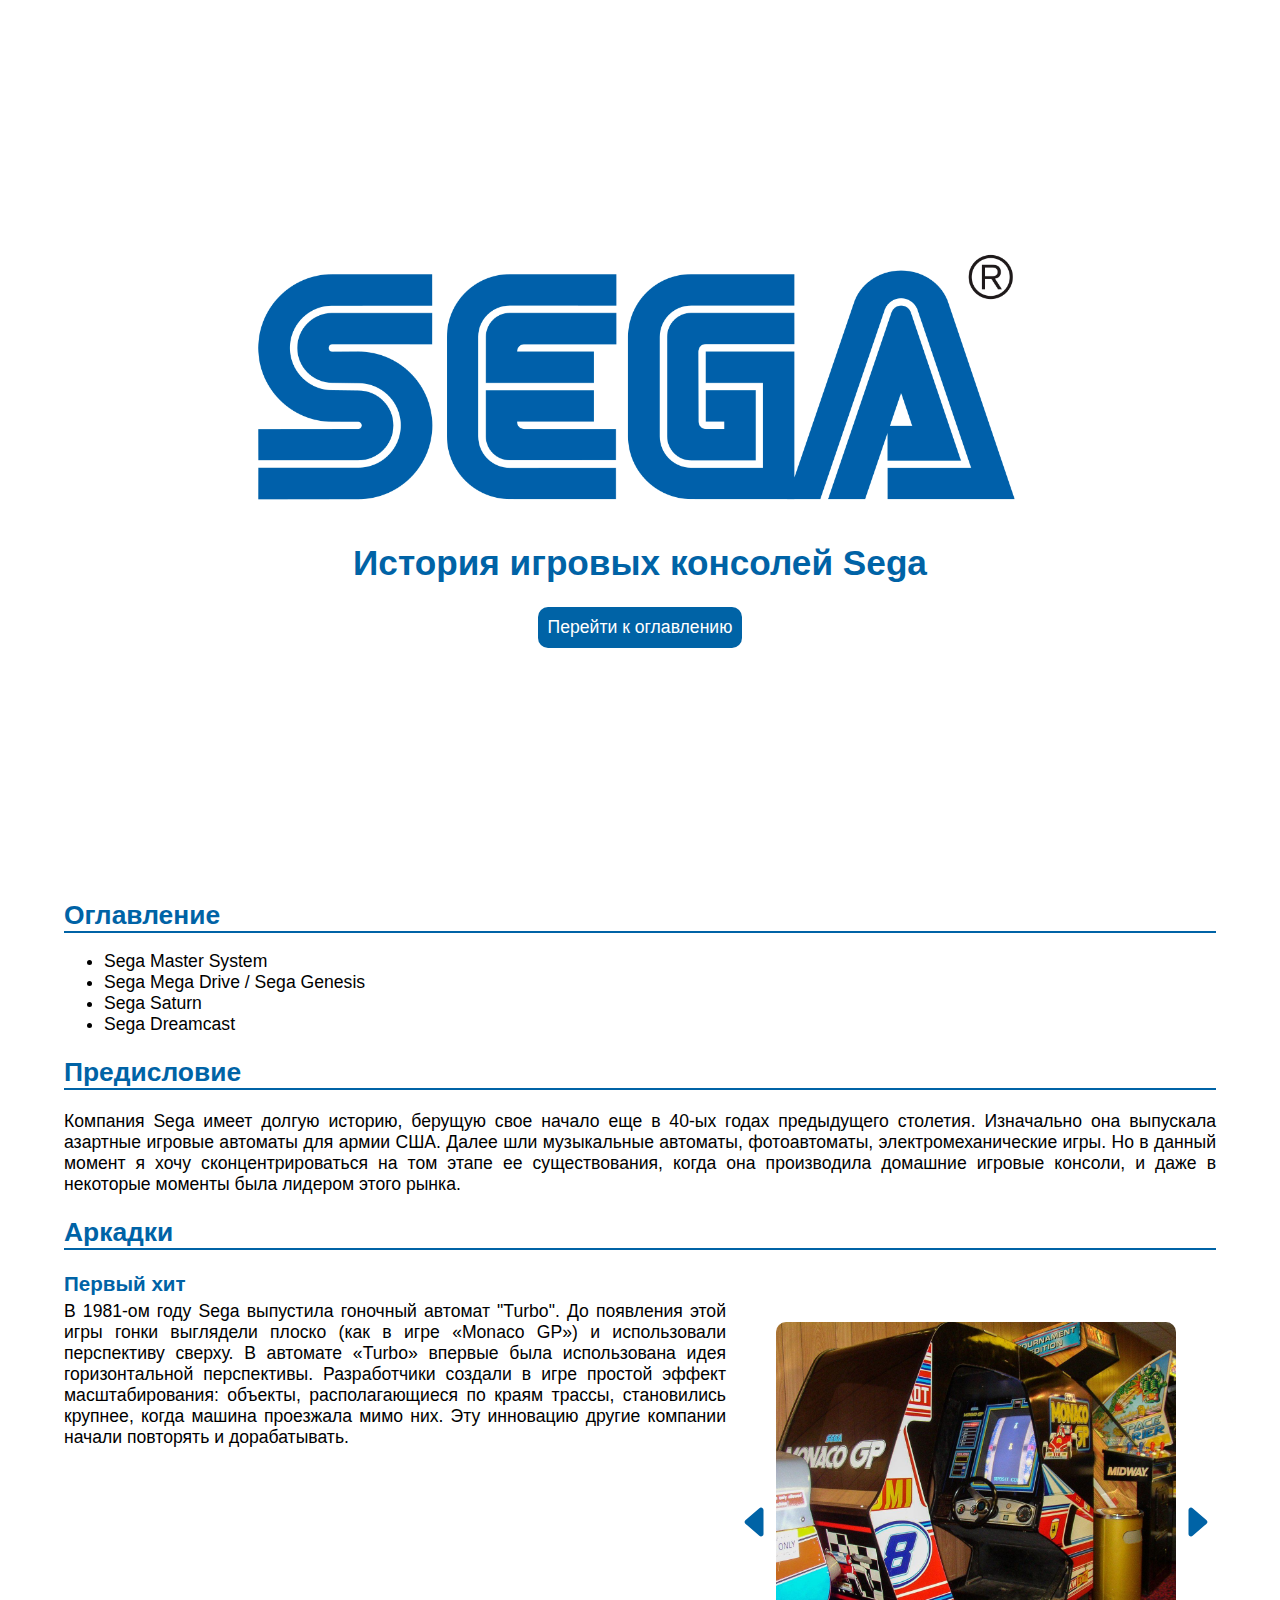
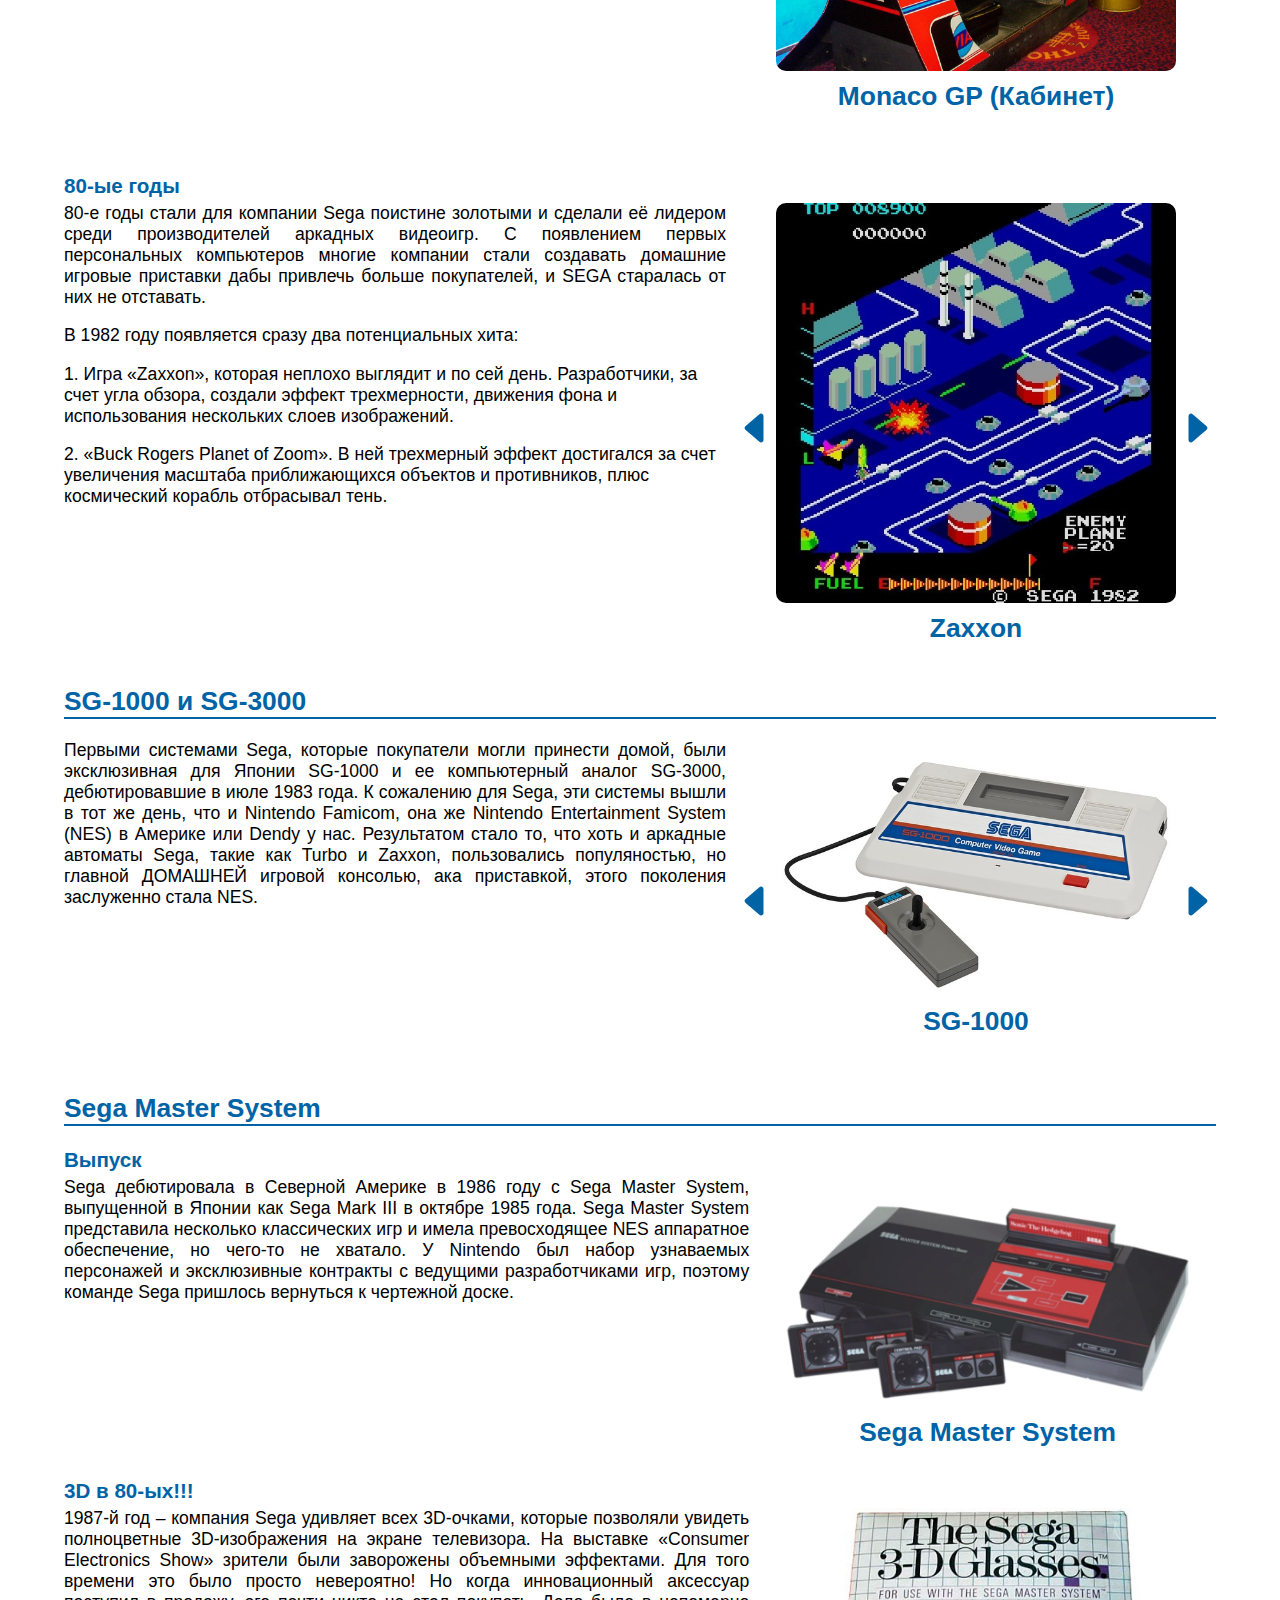
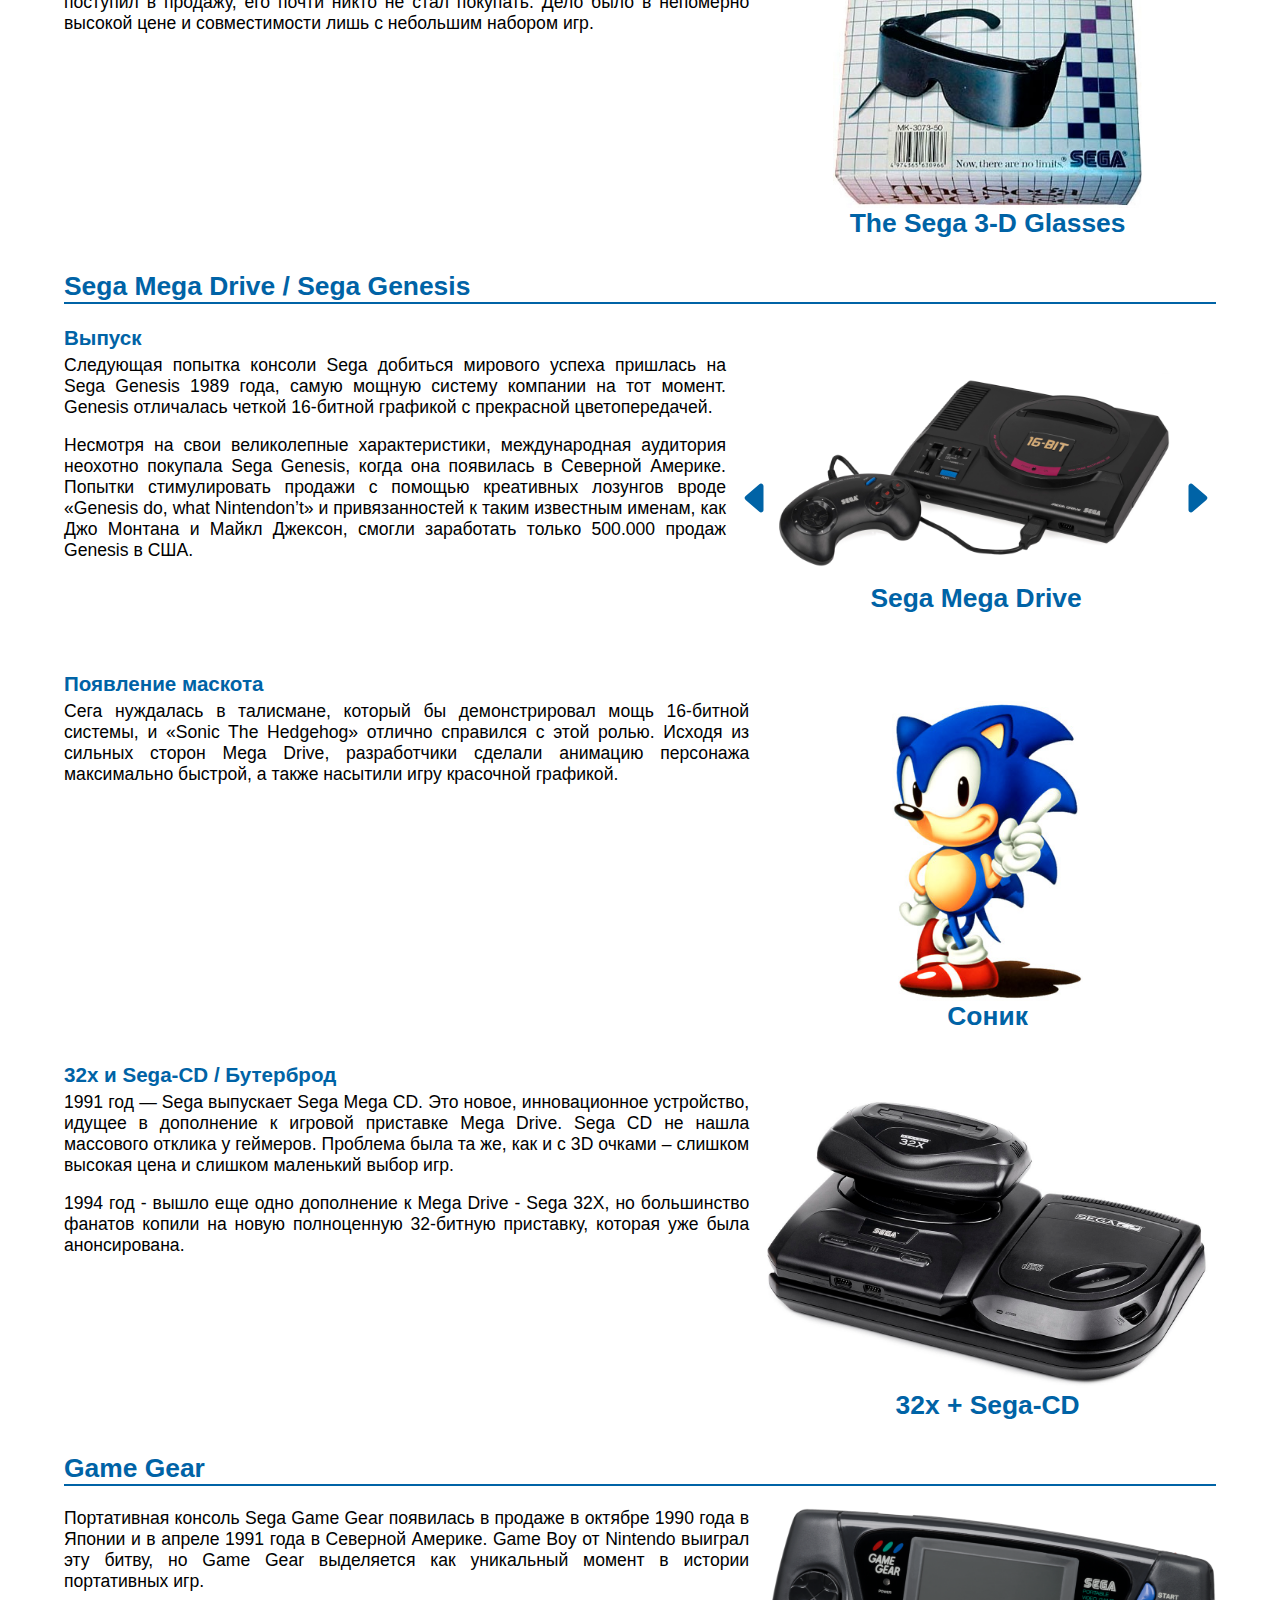
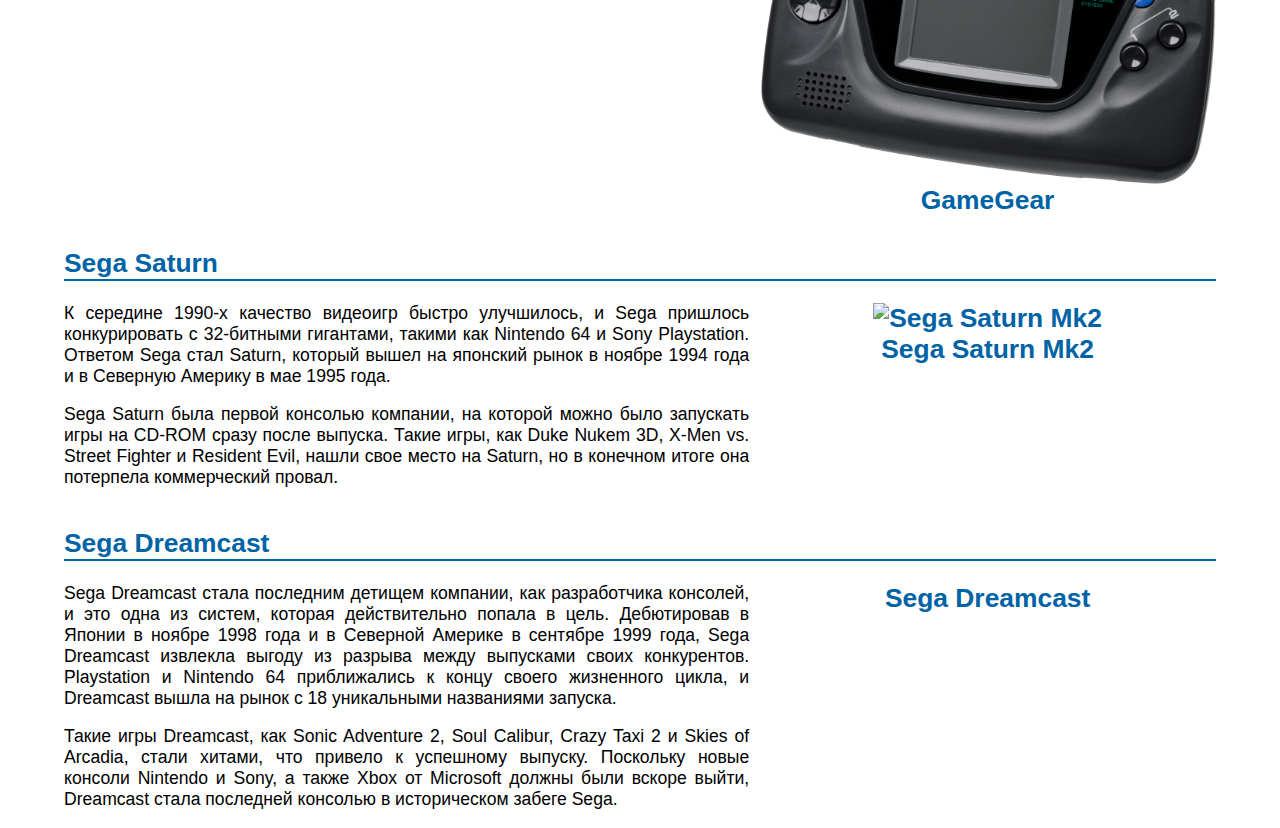
==== commit 2db8b5a2: "Добавил alt-ы, там где забыл" ====
--- a/index.html
+++ b/index.html
@@ -64,25 +64,25 @@
                                 </button>
                                 <div class="images" data-selected-img="0">
                                     <div class="img-wrapper">
-                                        <img class="img" src="assets/img/Arcades/image00011.jpg" alt="">
+                                        <img class="img" src="assets/img/Arcades/image00011.jpg" alt="Monaco GP (Кабинет)">
                                         <span class="img-desc">
                                             Monaco GP (Кабинет)
                                         </span>
                                     </div>
                                     <div class="img-wrapper">
-                                        <img class="img" src="assets/img/Arcades/image00091.jpg" alt="">
+                                        <img class="img" src="assets/img/Arcades/image00091.jpg" alt="Monaco GP (Экран)">
                                         <span class="img-desc">
                                             Monaco GP (Экран)
                                         </span>
                                     </div>
                                     <div class="img-wrapper">
-                                        <img class="img" src="assets/img/Arcades/image00098.jpg" alt="">
+                                        <img class="img" src="assets/img/Arcades/image00098.jpg" alt="Turbo (Кабинет)">
                                         <span class="img-desc">
                                             Turbo (Кабинет)
                                         </span>
                                     </div>
                                     <div class="img-wrapper">
-                                        <img class="img" src="assets/img/Arcades/image00041.png" alt="">
+                                        <img class="img" src="assets/img/Arcades/image00041.png" alt="Turbo (Экран)">
                                         <span class="img-desc">
                                             Turbo (Экран)
                                         </span>
@@ -128,13 +128,13 @@
                                 </button>
                                 <div class="images" data-selected-img="0">
                                     <div class="img-wrapper">
-                                        <img class="img" src="assets/img/Arcades/image00083.jpg" alt="">
+                                        <img class="img" src="assets/img/Arcades/image00083.jpg" alt="Zaxxon">
                                         <span class="img-desc">
                                             Zaxxon
                                         </span>
                                     </div>
                                     <div class="img-wrapper">
-                                        <img class="img" src="assets/img/Arcades/brpz.jpg" alt="">
+                                        <img class="img" src="assets/img/Arcades/brpz.jpg" alt="Buck Rogers Planet of Zoom">
                                         <span class="img-desc">
                                             Buck Rogers Planet of Zoom
                                         </span>
@@ -167,13 +167,13 @@
                             </button>
                             <div class="images" data-selected-img="0">
                                 <div class="img-wrapper">
-                                    <img class="img" src="assets/img/SG1000/SG1000.jpg" alt="">
+                                    <img class="img" src="assets/img/SG1000/SG1000.jpg" alt="SG-1000">
                                     <span class="img-desc">
                                         SG-1000
                                     </span>
                                 </div>
                                 <div class="img-wrapper">
-                                    <img class="img" src="assets/img/SG1000/image00063.jpeg" alt="">
+                                    <img class="img" src="assets/img/SG1000/image00063.jpeg" alt="SG-1000 Mark II">
                                     <span class="img-desc">
                                         SG-1000 Mark II
                                     </span>
@@ -218,7 +218,7 @@
                         </p>
                         <div class="section-image-wrapper">
                             <img loading="lazy" class="section-image" src="assets/img/MasterSystem/image00097.jpg"
-                                alt="SG-1000">
+                                alt="The Sega 3-D Glasses">
                             The Sega 3-D Glasses
                         </div>
                     </div>
@@ -312,7 +312,7 @@
                         </div>
                         <div class="section-image-wrapper">
                             <img loading="lazy" class="section-image" src="assets/img/MegaDrive/image00021.jpg"
-                                alt="Sonic">
+                                alt="32x+Sega-CD">
                             32x + Sega-CD
                         </div>
                     </div>
@@ -322,86 +322,71 @@
                 <h2 class="article-header">
                     Game Gear
                 </h2>
-                <section class="article-section">
-                    <h3 class="section-header">
-                        Выпуск
-                    </h3>
-                    <div class="article-section-block">
-                        <p class="section-paraghraph">
-                            Портативная консоль Sega Game Gear появилась в продаже в октябре 1990 года в Японии и в
-                            апреле 1991 года в Северной Америке. Game Boy от Nintendo выиграл эту битву, но Game Gear
-                            выделяется как уникальный момент в истории портативных игр.
-                        </p>
-                        <div class="section-image-wrapper">
-                            <img loading="lazy" class="section-image" src="assets/img/GameGear/GameGear.png"
-                                alt="Game Gear">
-                            GameGear
-                        </div>
-                    </div>
-                </section>
+                <div class="article-section-block">
+                    <p class="section-paraghraph">
+                        Портативная консоль Sega Game Gear появилась в продаже в октябре 1990 года в Японии и в
+                        апреле 1991 года в Северной Америке. Game Boy от Nintendo выиграл эту битву, но Game Gear
+                        выделяется как уникальный момент в истории портативных игр.
+                    </p>
+                    <div class="section-image-wrapper">
+                        <img loading="lazy" class="section-image" src="assets/img/GameGear/GameGear.png"
+                            alt="GameGear">
+                        GameGear
+                    </div>
+                </div>
             </article>
             <article>
                 <h2 class="article-header">
                     Sega Saturn
                 </h2>
-                <section class="article-section">
-                    <h3 class="section-header">
-                        Выпуск
-                    </h3>
-                    <div class="article-section-block">
-                        <div>
-                            <p class="section-paraghraph">
-                                К середине 1990-х качество видеоигр быстро улучшилось, и Sega пришлось конкурировать с
-                                32-битными гигантами, такими как Nintendo 64 и Sony Playstation. Ответом Sega стал
-                                Saturn,
-                                который вышел на японский рынок в ноябре 1994 года и в Северную Америку в мае 1995 года.
-                            </p>
-                            <p class="section-paraghraph">
-                                Sega Saturn была первой консолью компании, на которой можно было запускать игры на
-                                CD-ROM
-                                сразу после выпуска. Такие игры, как Duke Nukem 3D, X-Men vs. Street Fighter и Resident
-                                Evil, нашли свое место на Saturn, но в конечном итоге она потерпела коммерческий провал.
-                            </p>
-                        </div>
-                        <div class="section-image-wrapper">
-                            <img loading="lazy" class="section-image" src="assets/img/Saturn/SaturnMk2.png"
-                                alt="Sega Saturn Mk2">
-                            Sega Saturn Mk2
-                        </div>
-                    </div>
-                </section>
+                <div class="article-section-block">
+                    <div>
+                        <p class="section-paraghraph">
+                            К середине 1990-х качество видеоигр быстро улучшилось, и Sega пришлось конкурировать с
+                            32-битными гигантами, такими как Nintendo 64 и Sony Playstation. Ответом Sega стал
+                            Saturn,
+                            который вышел на японский рынок в ноябре 1994 года и в Северную Америку в мае 1995 года.
+                        </p>
+                        <p class="section-paraghraph">
+                            Sega Saturn была первой консолью компании, на которой можно было запускать игры на
+                            CD-ROM
+                            сразу после выпуска. Такие игры, как Duke Nukem 3D, X-Men vs. Street Fighter и Resident
+                            Evil, нашли свое место на Saturn, но в конечном итоге она потерпела коммерческий провал.
+                        </p>
+                    </div>
+                    <div class="section-image-wrapper">
+                        <img loading="lazy" class="section-image" src="assets/img/Saturn/SaturnMk2.png"
+                            alt="Sega Saturn Mk2">
+                        Sega Saturn Mk2
+                    </div>
+                </div>
             </article>
             <article>
                 <h2 class="article-header">
                     Sega Dreamcast
                 </h2>
-                <section class="article-section">
-                    <h3 class="section-header">
-                        Выпуск
-                    </h3>
-                    <div class="article-section-block">
-                        <div>
-                            <p class="section-paraghraph">
-                                Sega Dreamcast стала последним детищем компании, как разработчика консолей, и это одна из
-                                систем, которая действительно попала в цель. Дебютировав в Японии в ноябре 1998 года и в
-                                Северной Америке в сентябре 1999 года, Sega Dreamcast извлекла выгоду из разрыва между
-                                выпусками своих конкурентов. Playstation и Nintendo 64 приближались к концу своего
-                                жизненного цикла, и Dreamcast вышла на рынок с 18 уникальными названиями запуска.
-                            </p>
-                            <p class="section-paraghraph">
-                                Такие игры Dreamcast, как Sonic Adventure 2, Soul Calibur, Crazy Taxi 2 и Skies of
-                                Arcadia, стали хитами, что привело к успешному выпуску. Поскольку новые консоли Nintendo
-                                и Sony, а также Xbox от Microsoft должны были вскоре выйти, Dreamcast стала последней
-                                консолью в историческом забеге Sega.
-                            </p>
-                        </div>
-                        <div class="section-image-wrapper">
-                            <img loading="lazy" class="section-image" src="assets/img/Dreamcast/Dreamcast.png"
-                                alt="Sega Dreamcast">
-                            Sega Dreamcast
-                        </div>
-                    </div>
-                </section>
+                <div class="article-section-block">
+                    <div>
+                        <p class="section-paraghraph">
+                            Sega Dreamcast стала последним детищем компании, как разработчика консолей, и это одна из
+                            систем, которая действительно попала в цель. Дебютировав в Японии в ноябре 1998 года и в
+                            Северной Америке в сентябре 1999 года, Sega Dreamcast извлекла выгоду из разрыва между
+                            выпусками своих конкурентов. Playstation и Nintendo 64 приближались к концу своего
+                            жизненного цикла, и Dreamcast вышла на рынок с 18 уникальными названиями запуска.
+                        </p>
+                        <p class="section-paraghraph">
+                            Такие игры Dreamcast, как Sonic Adventure 2, Soul Calibur, Crazy Taxi 2 и Skies of
+                            Arcadia, стали хитами, что привело к успешному выпуску. Поскольку новые консоли Nintendo
+                            и Sony, а также Xbox от Microsoft должны были вскоре выйти, Dreamcast стала последней
+                            консолью в историческом забеге Sega.
+                        </p>
+                    </div>
+                    <div class="section-image-wrapper">
+                        <img loading="lazy" class="section-image" src="assets/img/Dreamcast/Dreamcast.png"
+                            alt="Sega Dreamcast">
+                        Sega Dreamcast
+                    </div>
+                </div>
             </article>
         </div>
     </main>
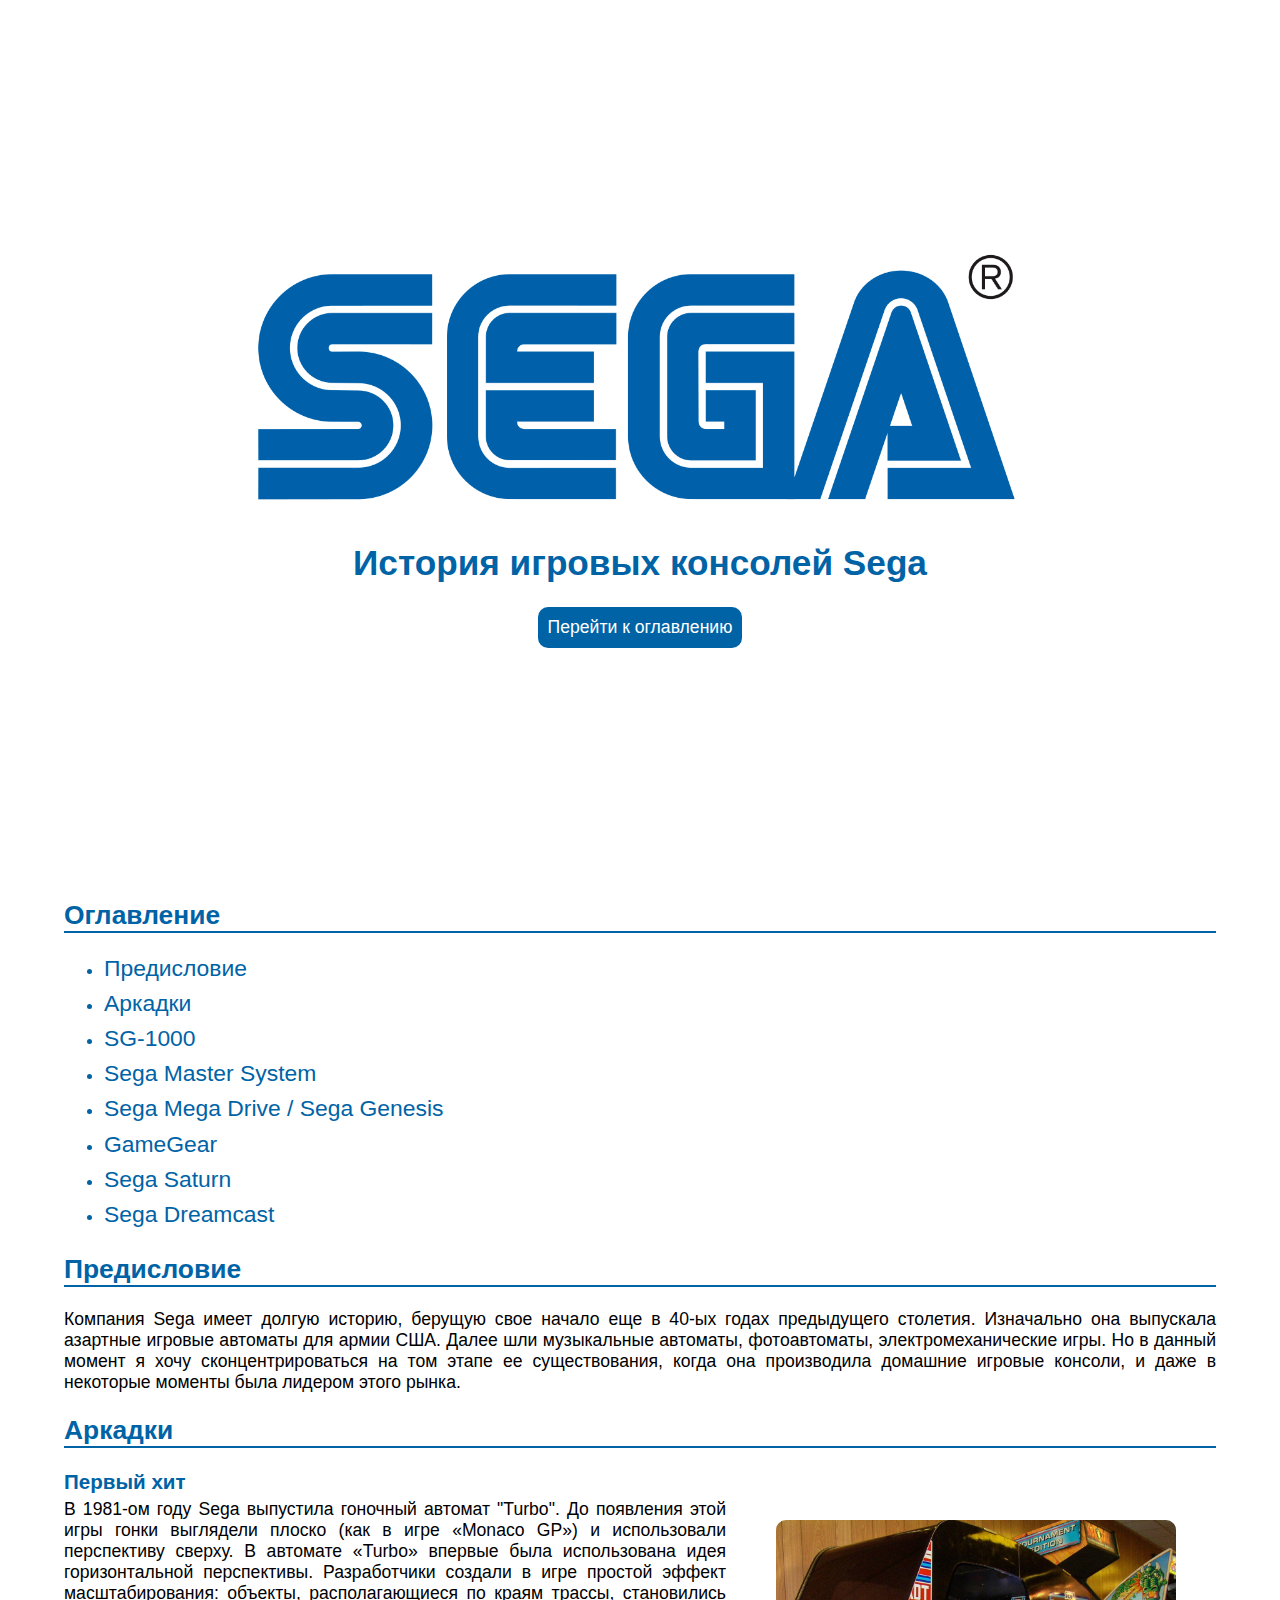
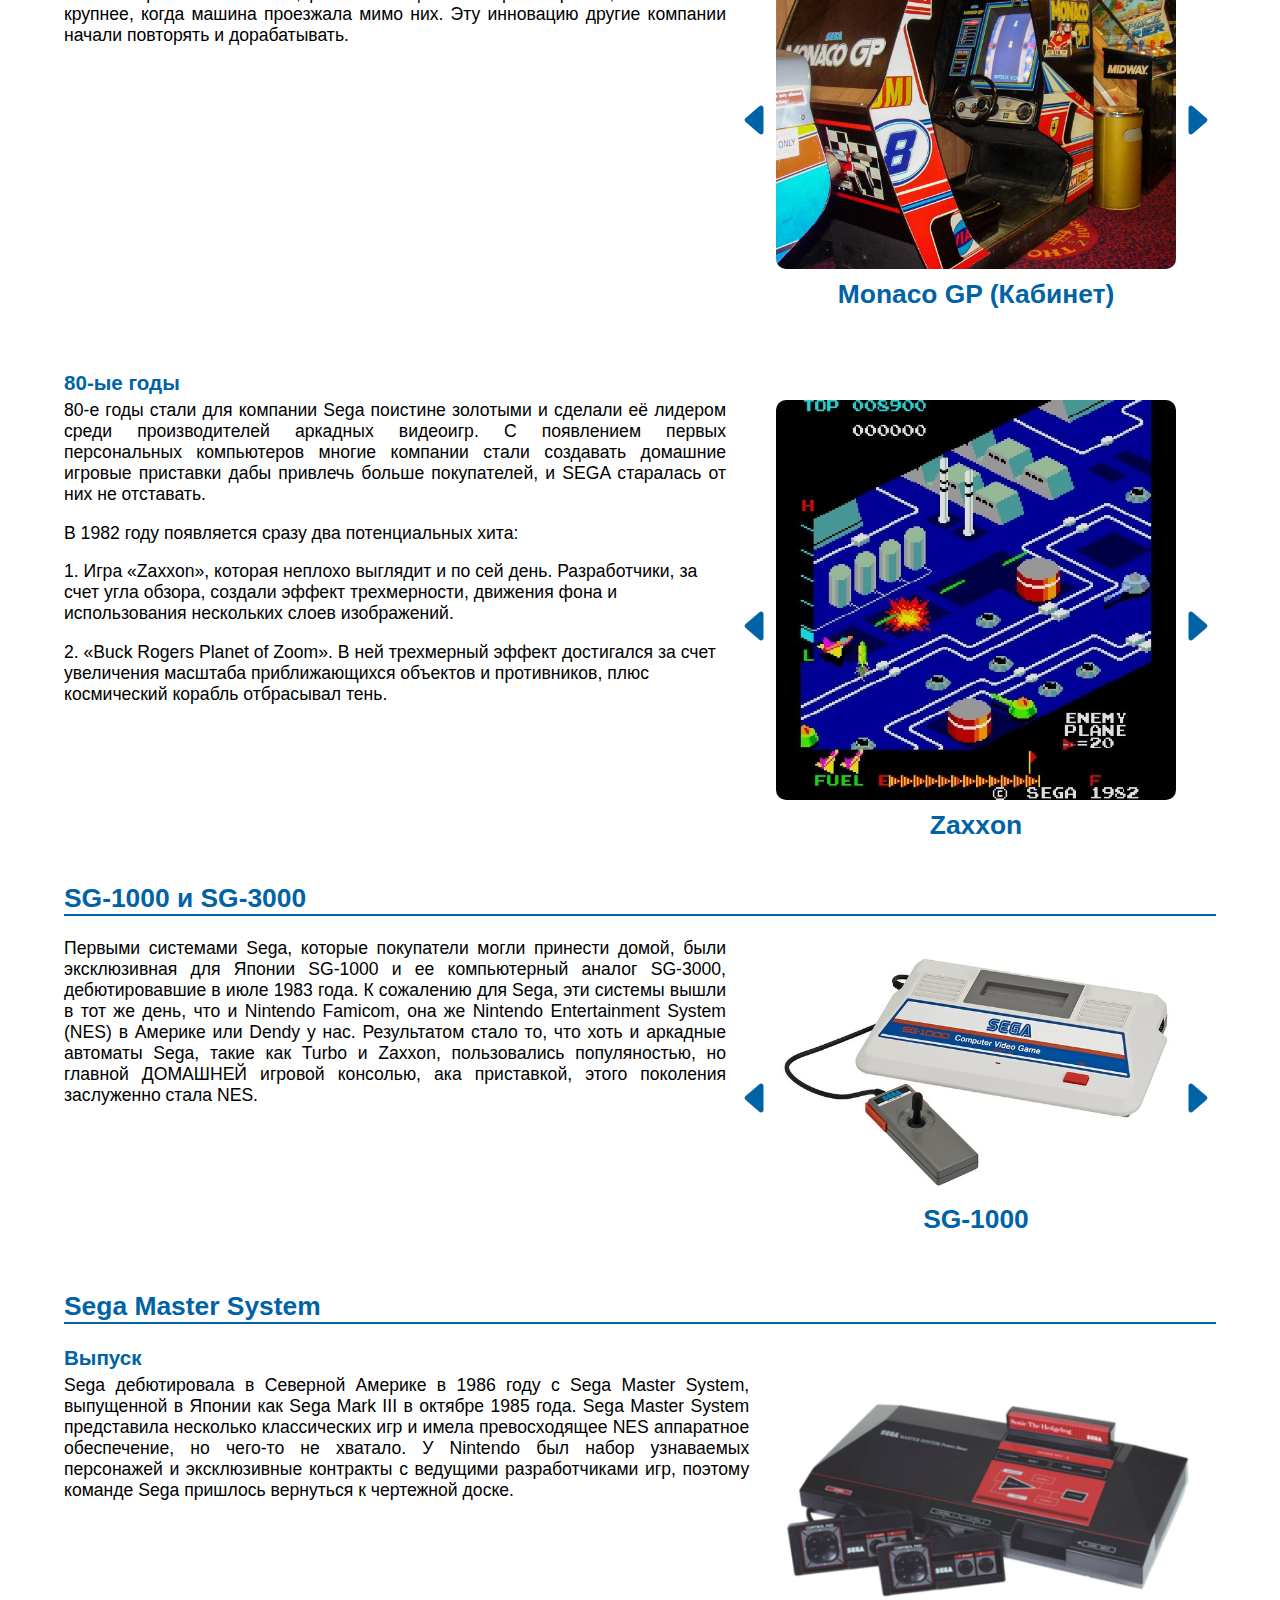
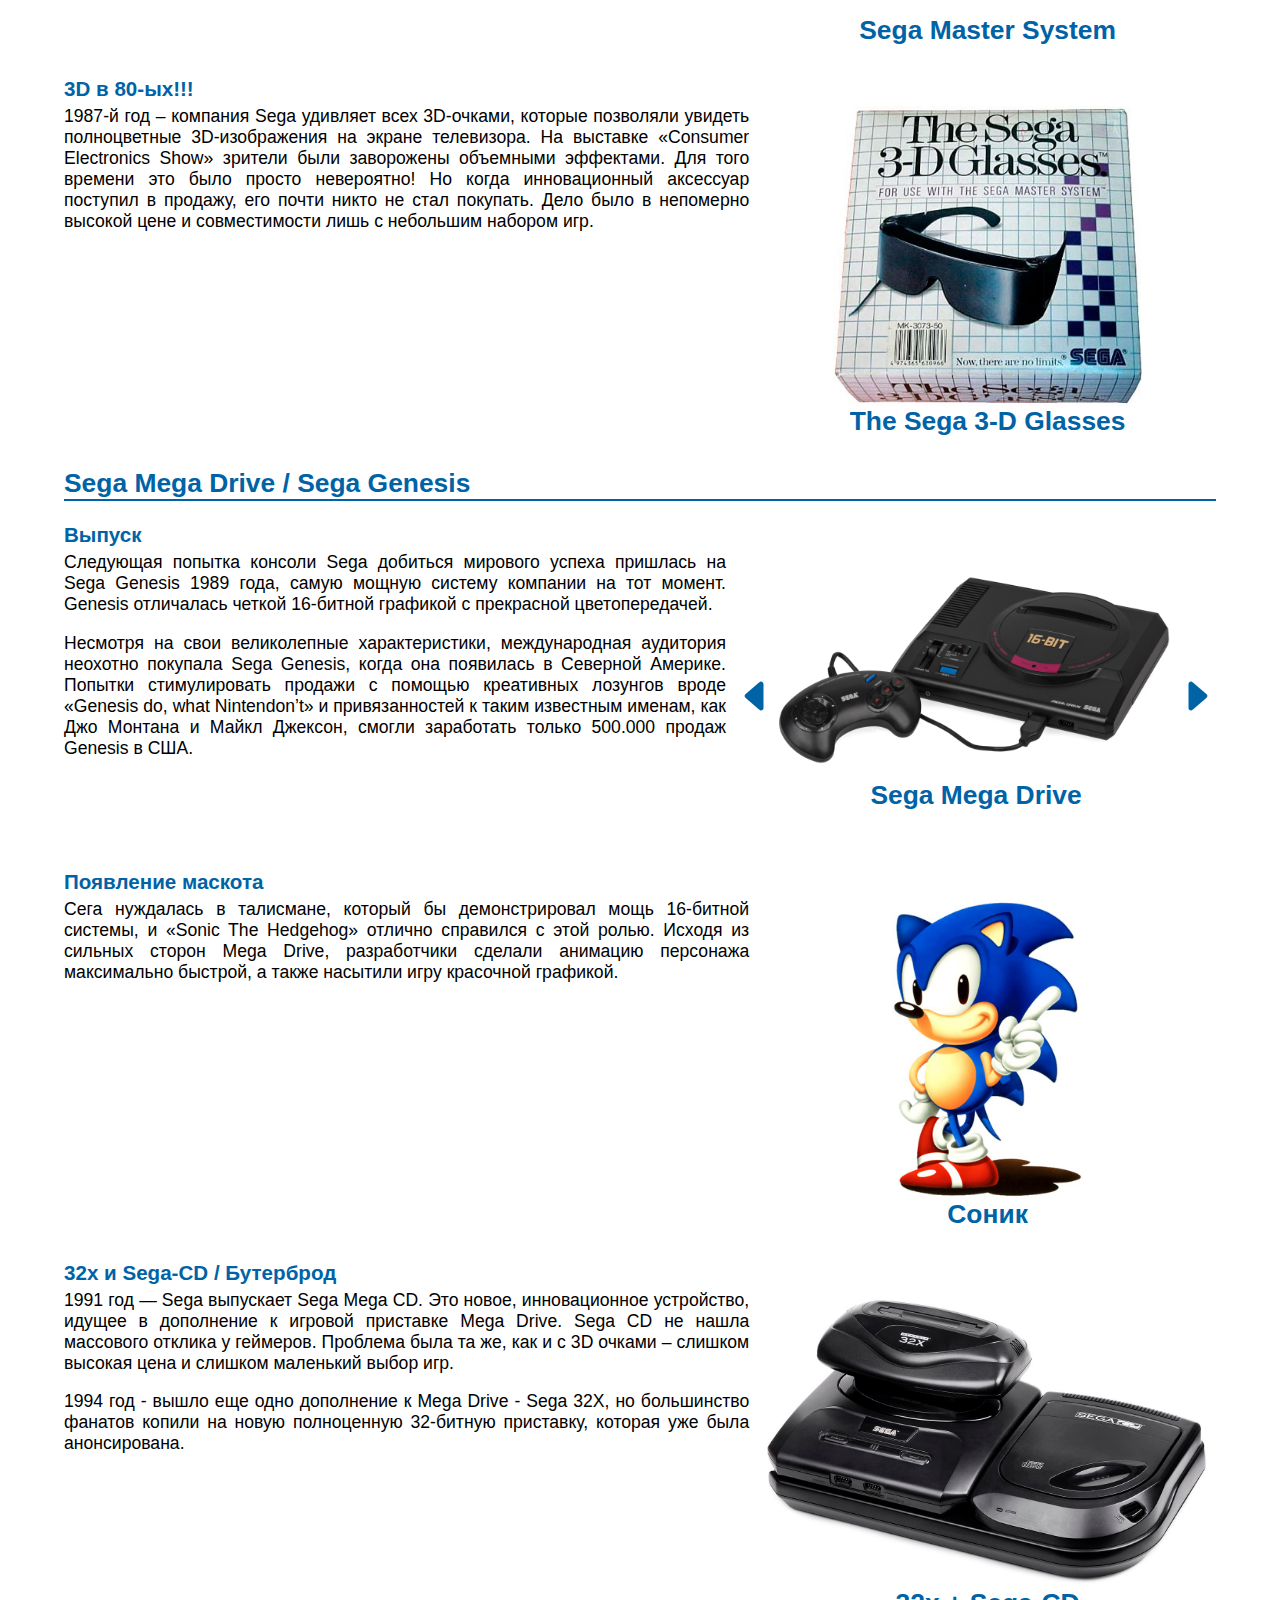
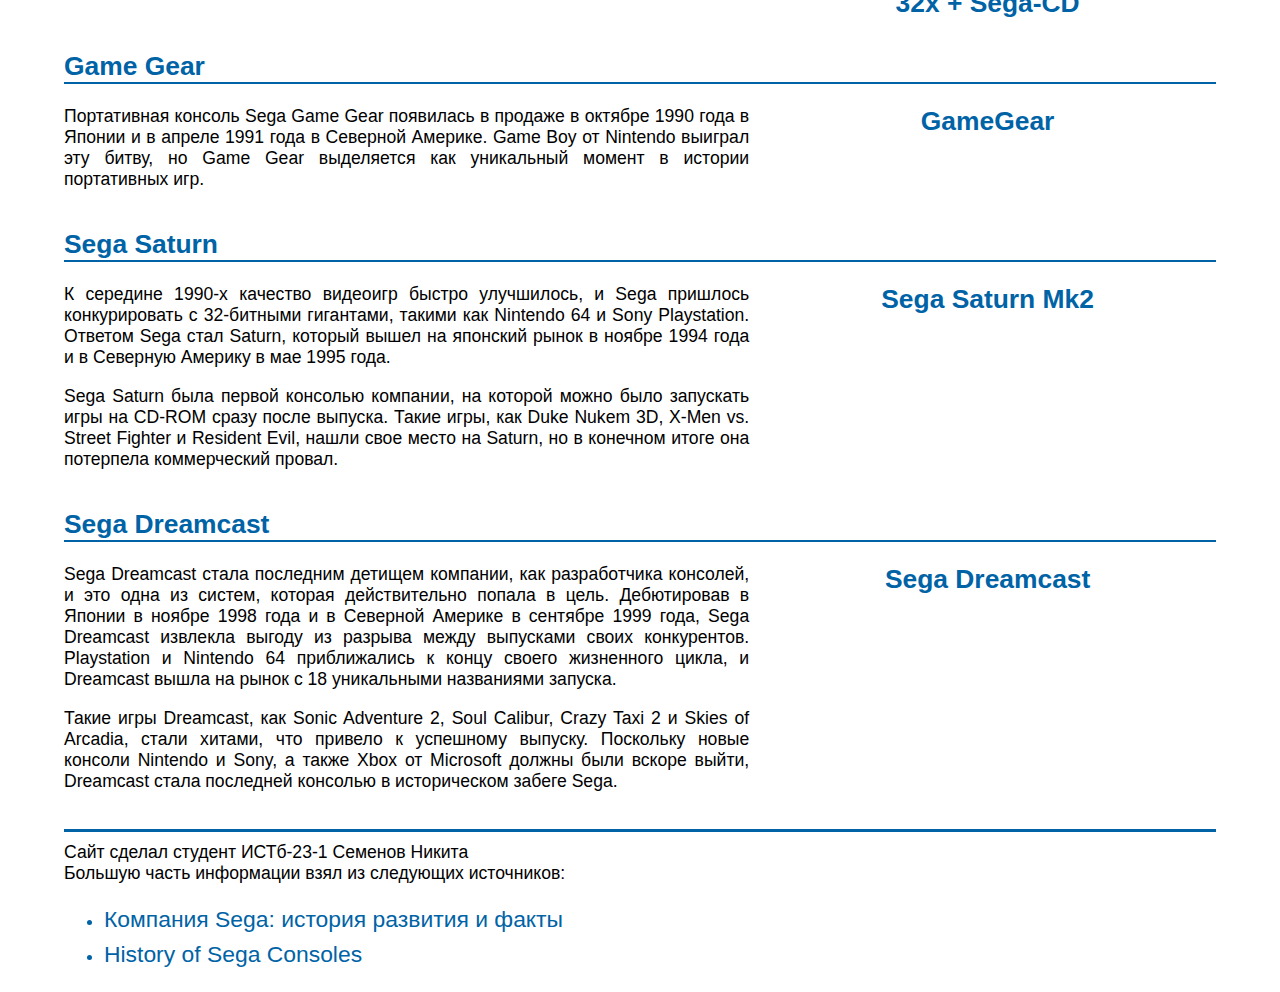
==== commit d86c0056: "Доделал оглавление, удалил testo.html" ====
--- a/index.html
+++ b/index.html
@@ -20,16 +20,20 @@
         <div id="contents" class="container">
             <div class="article-header">Оглавление</div>
             <div>
-                <ul>
-                    <li>Sega Master System</li>
-                    <li>Sega Mega Drive / Sega Genesis</li>
-                    <li>Sega Saturn</li>
-                    <li>Sega Dreamcast</li>
+                <ul class="contents">
+                    <li><a class="contents-item" href="#preface">Предисловие</a></li>
+                    <li><a class="contents-item" href="#arcades">Аркадки</a></li>
+                    <li><a class="contents-item" href="#SG1000">SG-1000</a></li>
+                    <li><a class="contents-item" href="#masterSystem">Sega Master System</a></li>
+                    <li><a class="contents-item" href="#megaDrive">Sega Mega Drive / Sega Genesis</a></li>
+                    <li><a class="contents-item" href="#gameGear">GameGear</a></li>
+                    <li><a class="contents-item" href="#saturn">Sega Saturn</a></li>
+                    <li><a class="contents-item" href="#dreamcast">Sega Dreamcast</a></li>
                 </ul>
             </div>
         </div>
         <div class="container">
-            <article>
+            <article id="preface">
                 <h2 class="article-header">
                     Предисловие
                 </h2>
@@ -41,8 +45,8 @@
                     лидером этого рынка.
                 </p>
             </article>
-            <article>
-                <h2 id="arcades" class="article-header">
+            <article id="arcades">
+                <h2 class="article-header">
                     Аркадки
                 </h2>
                 <section class="article-section">
@@ -64,13 +68,15 @@
                                 </button>
                                 <div class="images" data-selected-img="0">
                                     <div class="img-wrapper">
-                                        <img class="img" src="assets/img/Arcades/image00011.jpg" alt="Monaco GP (Кабинет)">
+                                        <img class="img" src="assets/img/Arcades/image00011.jpg"
+                                            alt="Monaco GP (Кабинет)">
                                         <span class="img-desc">
                                             Monaco GP (Кабинет)
                                         </span>
                                     </div>
                                     <div class="img-wrapper">
-                                        <img class="img" src="assets/img/Arcades/image00091.jpg" alt="Monaco GP (Экран)">
+                                        <img class="img" src="assets/img/Arcades/image00091.jpg"
+                                            alt="Monaco GP (Экран)">
                                         <span class="img-desc">
                                             Monaco GP (Экран)
                                         </span>
@@ -134,7 +140,8 @@
                                         </span>
                                     </div>
                                     <div class="img-wrapper">
-                                        <img class="img" src="assets/img/Arcades/brpz.jpg" alt="Buck Rogers Planet of Zoom">
+                                        <img class="img" src="assets/img/Arcades/brpz.jpg"
+                                            alt="Buck Rogers Planet of Zoom">
                                         <span class="img-desc">
                                             Buck Rogers Planet of Zoom
                                         </span>
@@ -147,7 +154,7 @@
                     </div>
                 </section>
             </article>
-            <article>
+            <article id="SG1000">
                 <h2 class="article-header">
                     SG-1000 и SG-3000
                 </h2>
@@ -185,7 +192,7 @@
                     </div>
                 </div>
             </article>
-            <article>
+            <article id="masterSystem">
                 <h2 class="article-header">Sega Master System</h2>
                 <section class="article-section">
                     <h3 class="section-header">Выпуск</h3>
@@ -224,7 +231,7 @@
                     </div>
                 </section>
             </article>
-            <article>
+            <article id="megaDrive">
                 <h2 class="article-header">
                     Sega Mega Drive / Sega Genesis
                 </h2>
@@ -318,7 +325,7 @@
                     </div>
                 </section>
             </article>
-            <article>
+            <article id="gameGear">
                 <h2 class="article-header">
                     Game Gear
                 </h2>
@@ -329,13 +336,12 @@
                         выделяется как уникальный момент в истории портативных игр.
                     </p>
                     <div class="section-image-wrapper">
-                        <img loading="lazy" class="section-image" src="assets/img/GameGear/GameGear.png"
-                            alt="GameGear">
+                        <img loading="lazy" class="section-image" src="assets/img/GameGear/GameGear.png" alt="GameGear">
                         GameGear
                     </div>
                 </div>
             </article>
-            <article>
+            <article id="saturn">
                 <h2 class="article-header">
                     Sega Saturn
                 </h2>
@@ -361,7 +367,7 @@
                     </div>
                 </div>
             </article>
-            <article>
+            <article id="dreamcast">
                 <h2 class="article-header">
                     Sega Dreamcast
                 </h2>
@@ -390,6 +396,24 @@
             </article>
         </div>
     </main>
+    <footer class="footer container">
+        Сайт сделал студент ИСТб-23-1 Семенов Никита
+        <br>
+        Большую часть информации взял из следующих источников:
+        <ul class="contents">
+            <li>
+                <a class="contents-item"
+                    href="https://newgame.ru/articles/kompaniya-sega-istoriya-razvitiya-i-fakty-part-1">
+                    Компания Sega: история развития и факты
+                </a>
+            </li>
+            <li>
+                <a class="contents-item" href="https://recordhead.biz/history-of-sega-consoles/">
+                    History of Sega Consoles
+                </a>
+            </li>
+        </ul>
+    </footer>
     <script src="assets/script.js"></script>
 </body>
 
--- a/assets/style.css
+++ b/assets/style.css
@@ -83,7 +83,7 @@
   max-width: var(--container-size);
 }
 
-@media (width <= 750px) {
+@media (width <= 950px) {
   .article-section-block {
     grid-template-columns: 1fr;
   }
@@ -166,11 +166,33 @@
   width: var(--images-size);
   scroll-snap-align: start;
 }
-@media (width <= 750px) {
+@media (width <= 650px) {
   .images-container .images {
     overflow-x: scroll;
   }
   .images-container .img-btn {
     display: none;
   }
+}
+
+.contents li::marker {
+  color: #0063a6;
+}
+.contents .contents-item {
+  text-decoration: none;
+  color: #0063a6;
+  font-size: 1.3rem;
+  transition-duration: 100ms;
+  border-bottom: 2px solid white;
+  line-height: 2rem;
+}
+.contents .contents-item:hover {
+  border-bottom: 2px solid #0063a6;
+}
+
+.footer {
+  padding-top: 10px;
+  border-top: 3px solid #0063a6;
+  margin-top: 20px;
+  margin-bottom: 20px;
 }/*# sourceMappingURL=style.css.map */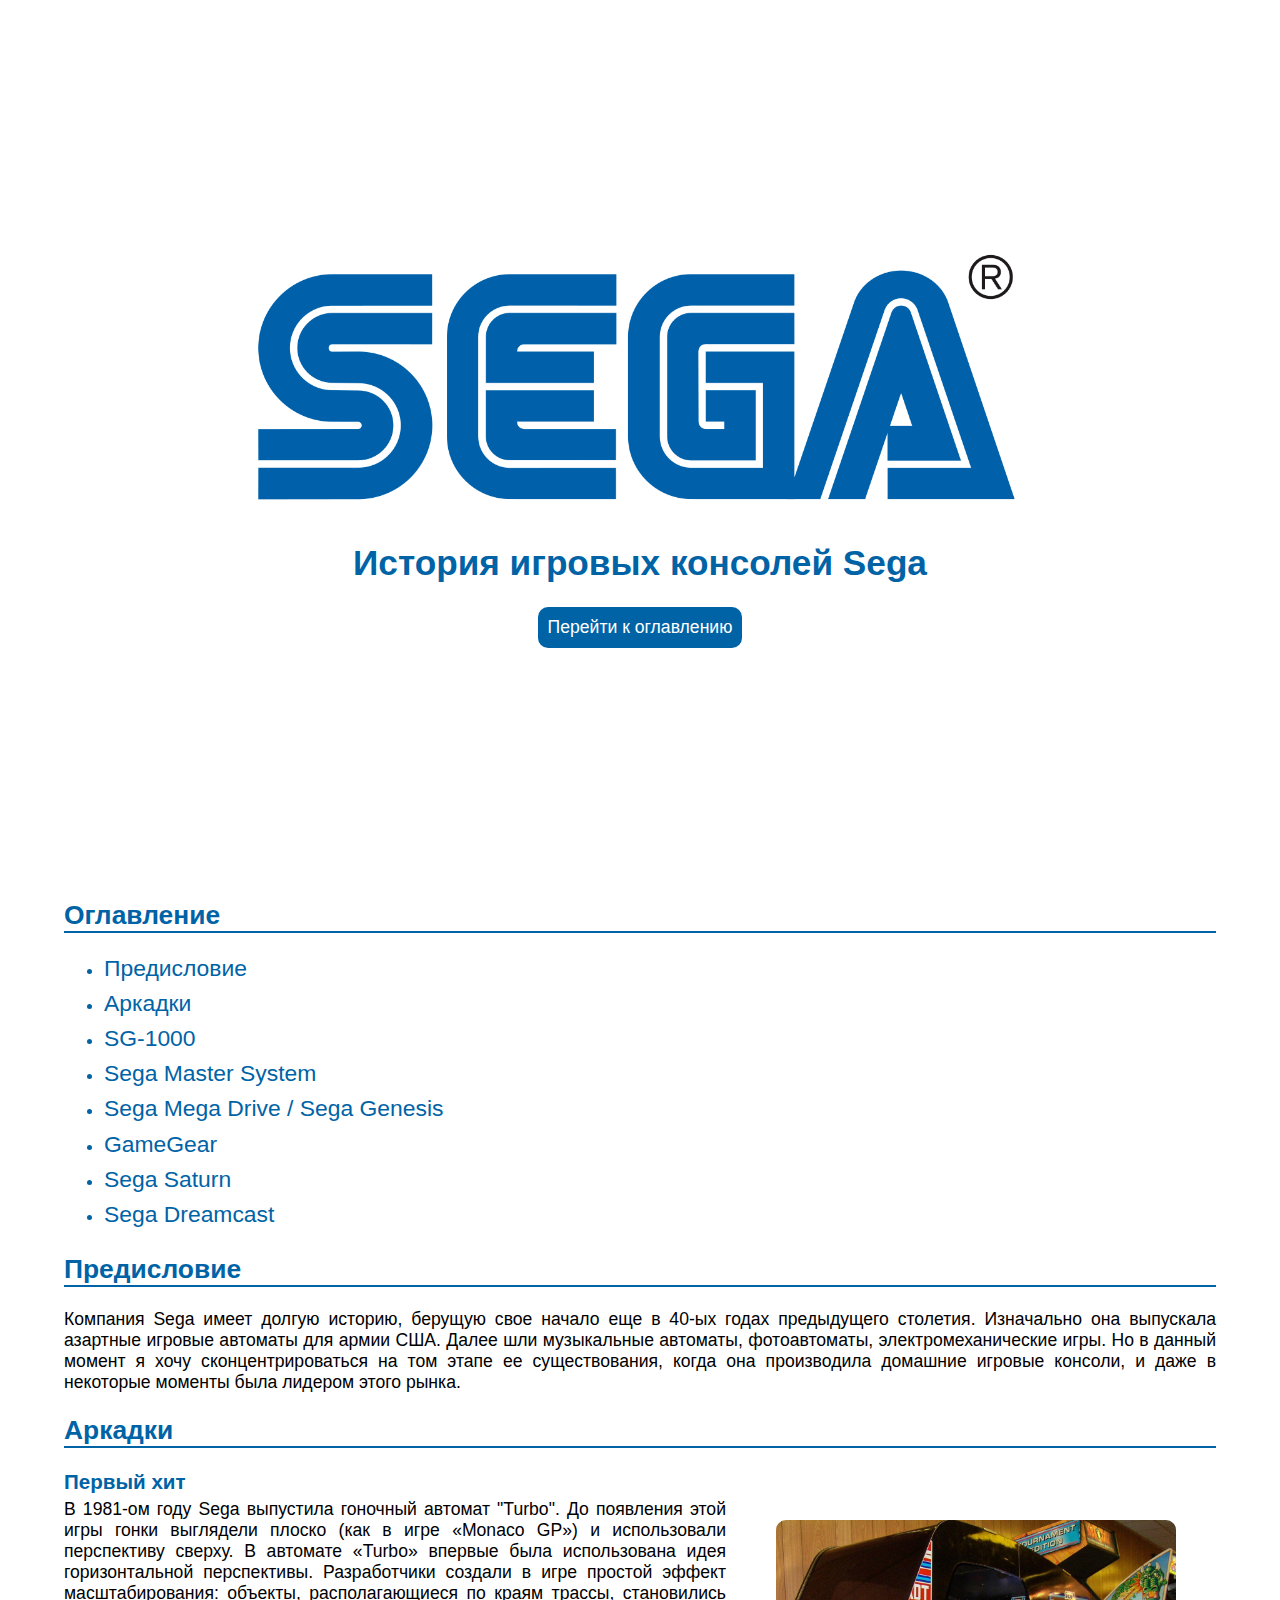
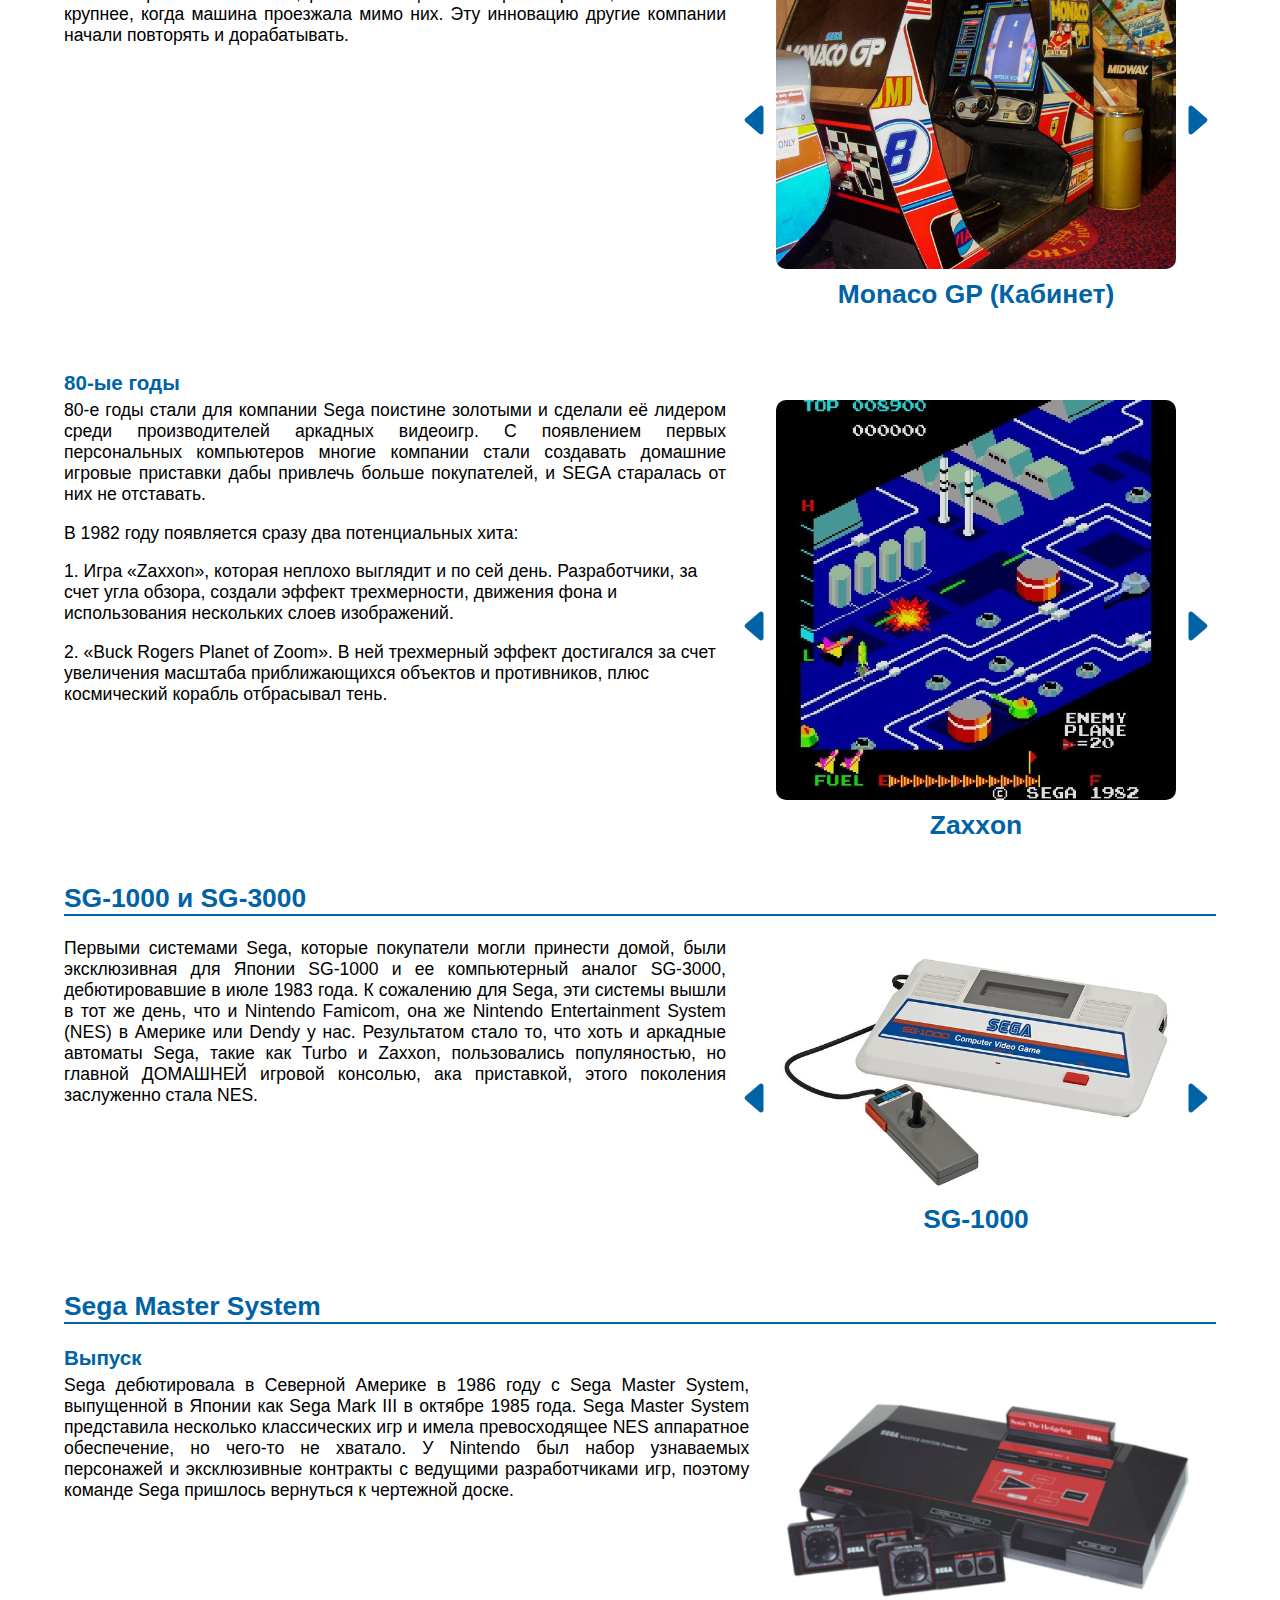
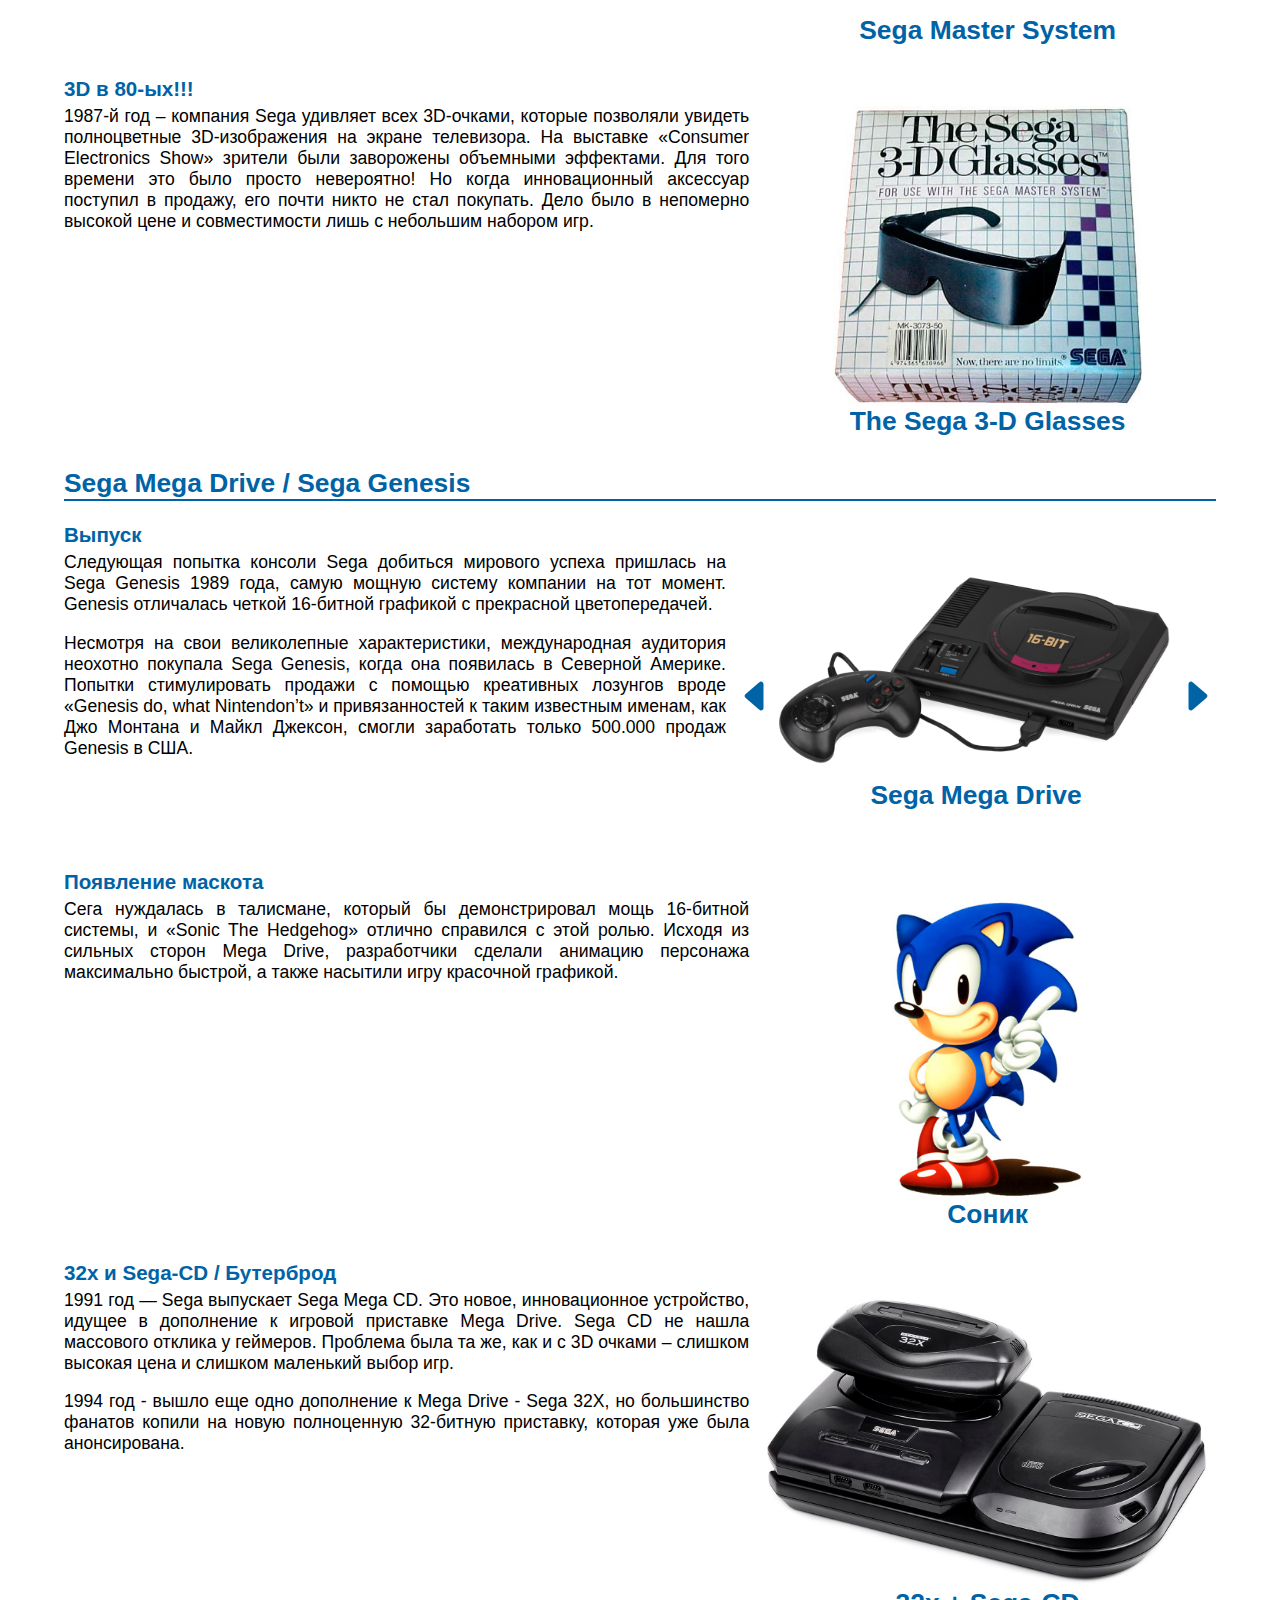
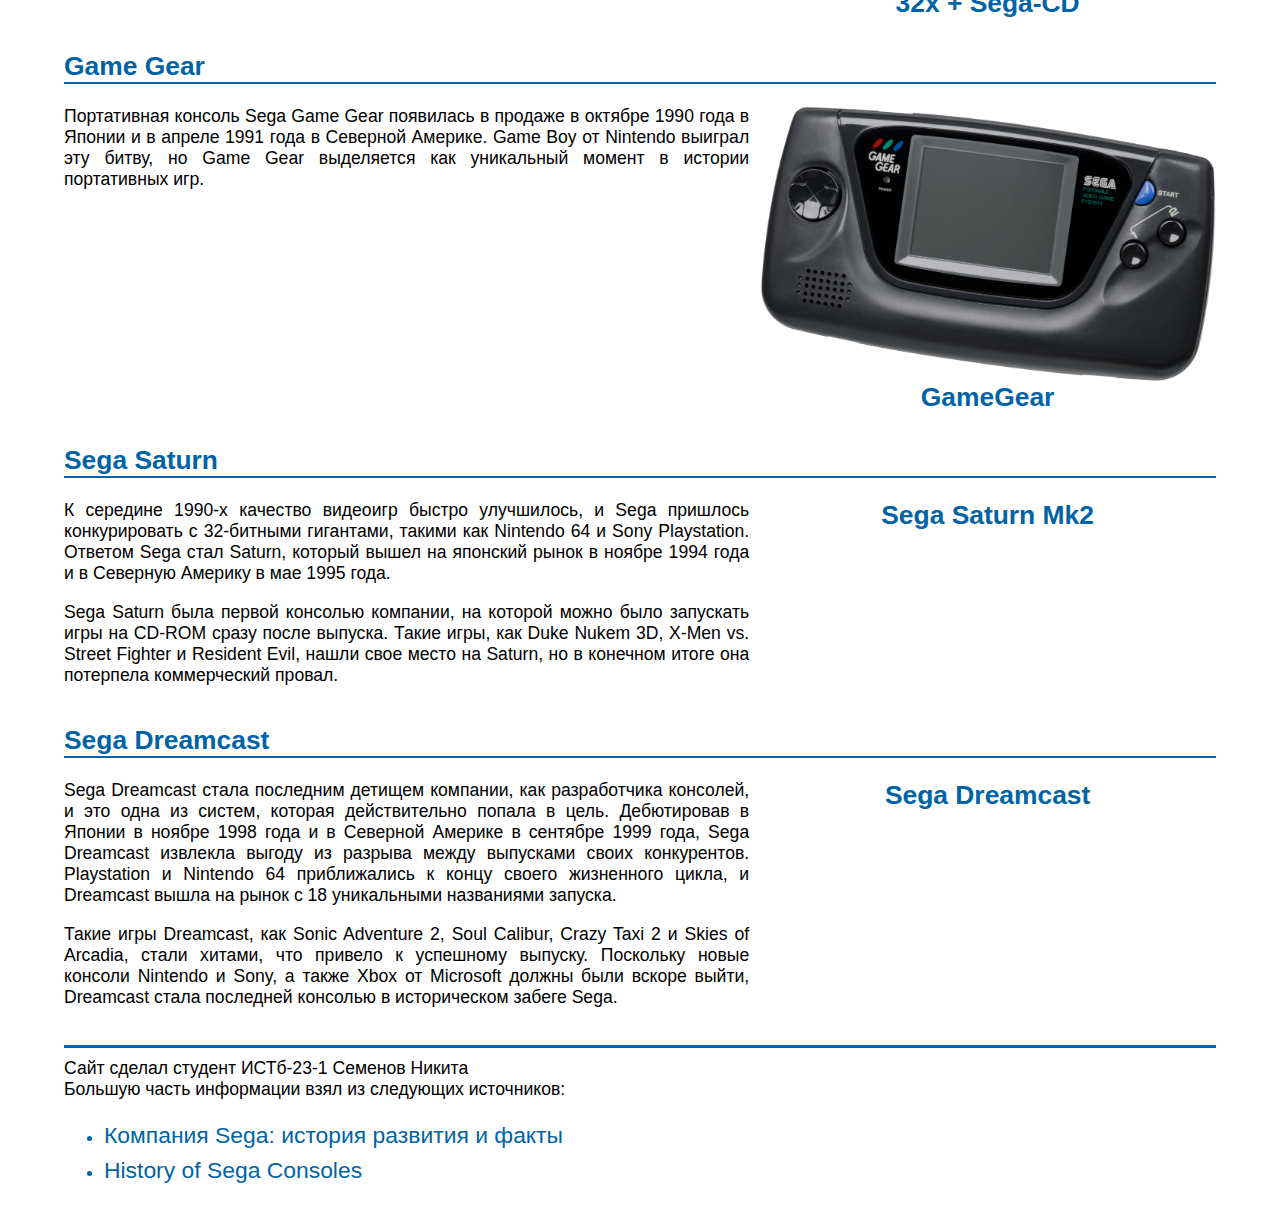
==== commit ebc5ca03: "Добавил alt для лого Сеги" ====
--- a/index.html
+++ b/index.html
@@ -12,7 +12,7 @@
     <main>
         <div class="container">
             <div class="greeting">
-                <img loading="lazy" class="image logo" src="assets/img/SEGA_logo.svg.png" alt="">
+                <img loading="lazy" class="image logo" src="assets/img/SEGA_logo.svg.png" alt="Sega logo">
                 <h1>История игровых консолей Sega</h1>
                 <button class="btn" onclick="window.location.href='#contents'">Перейти к оглавлению</button>
             </div>
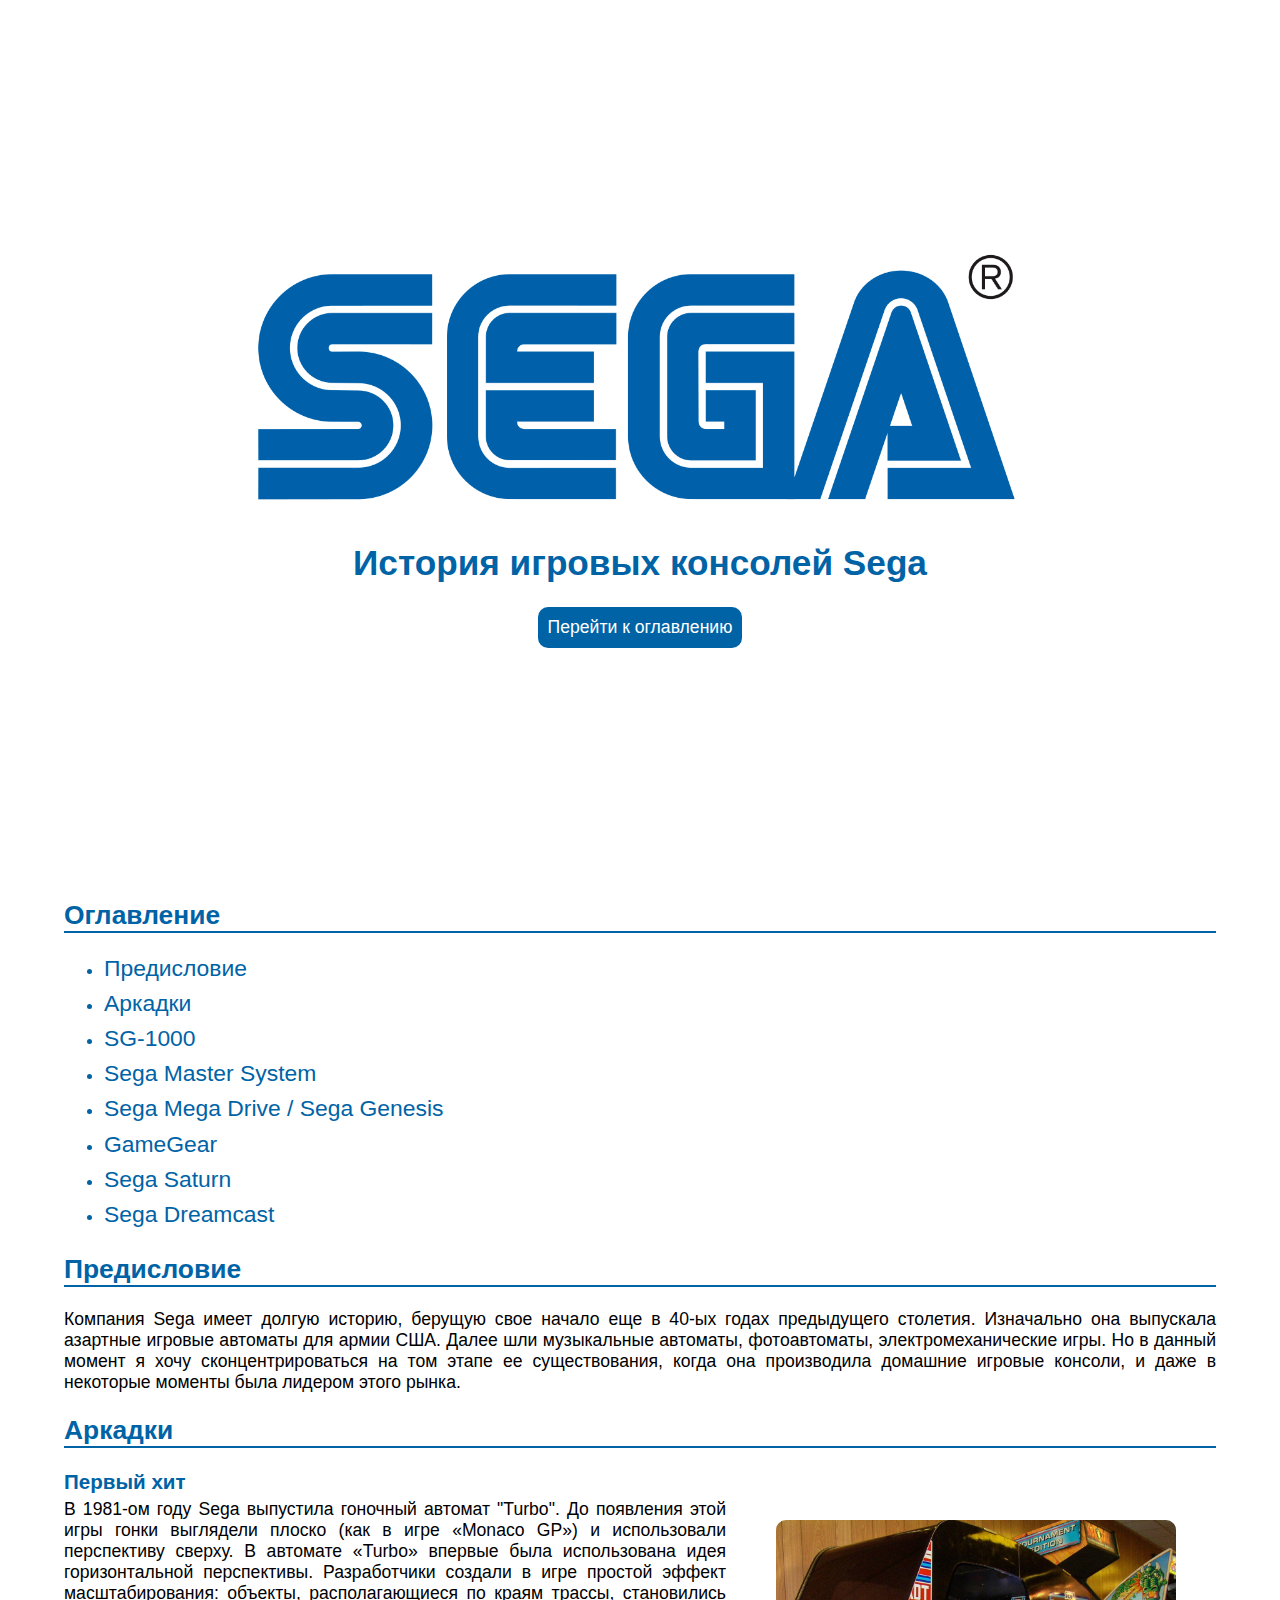
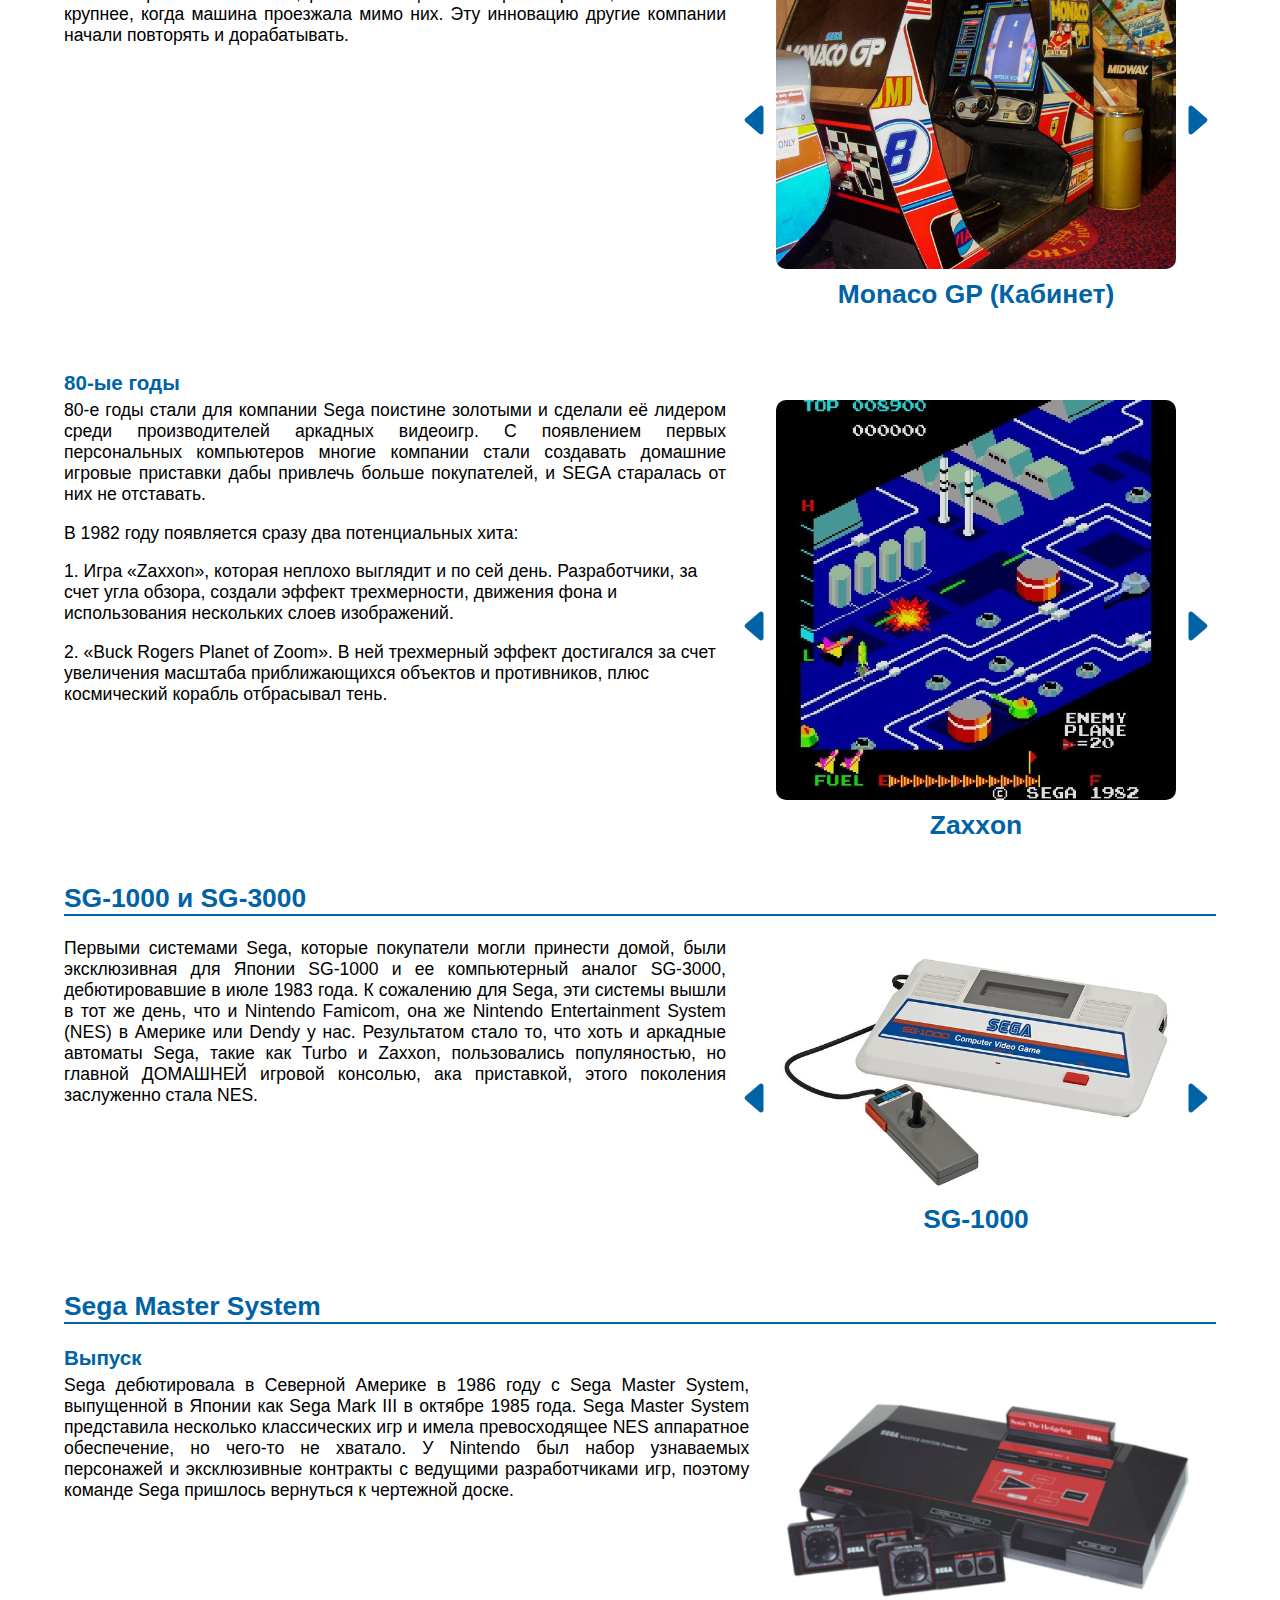
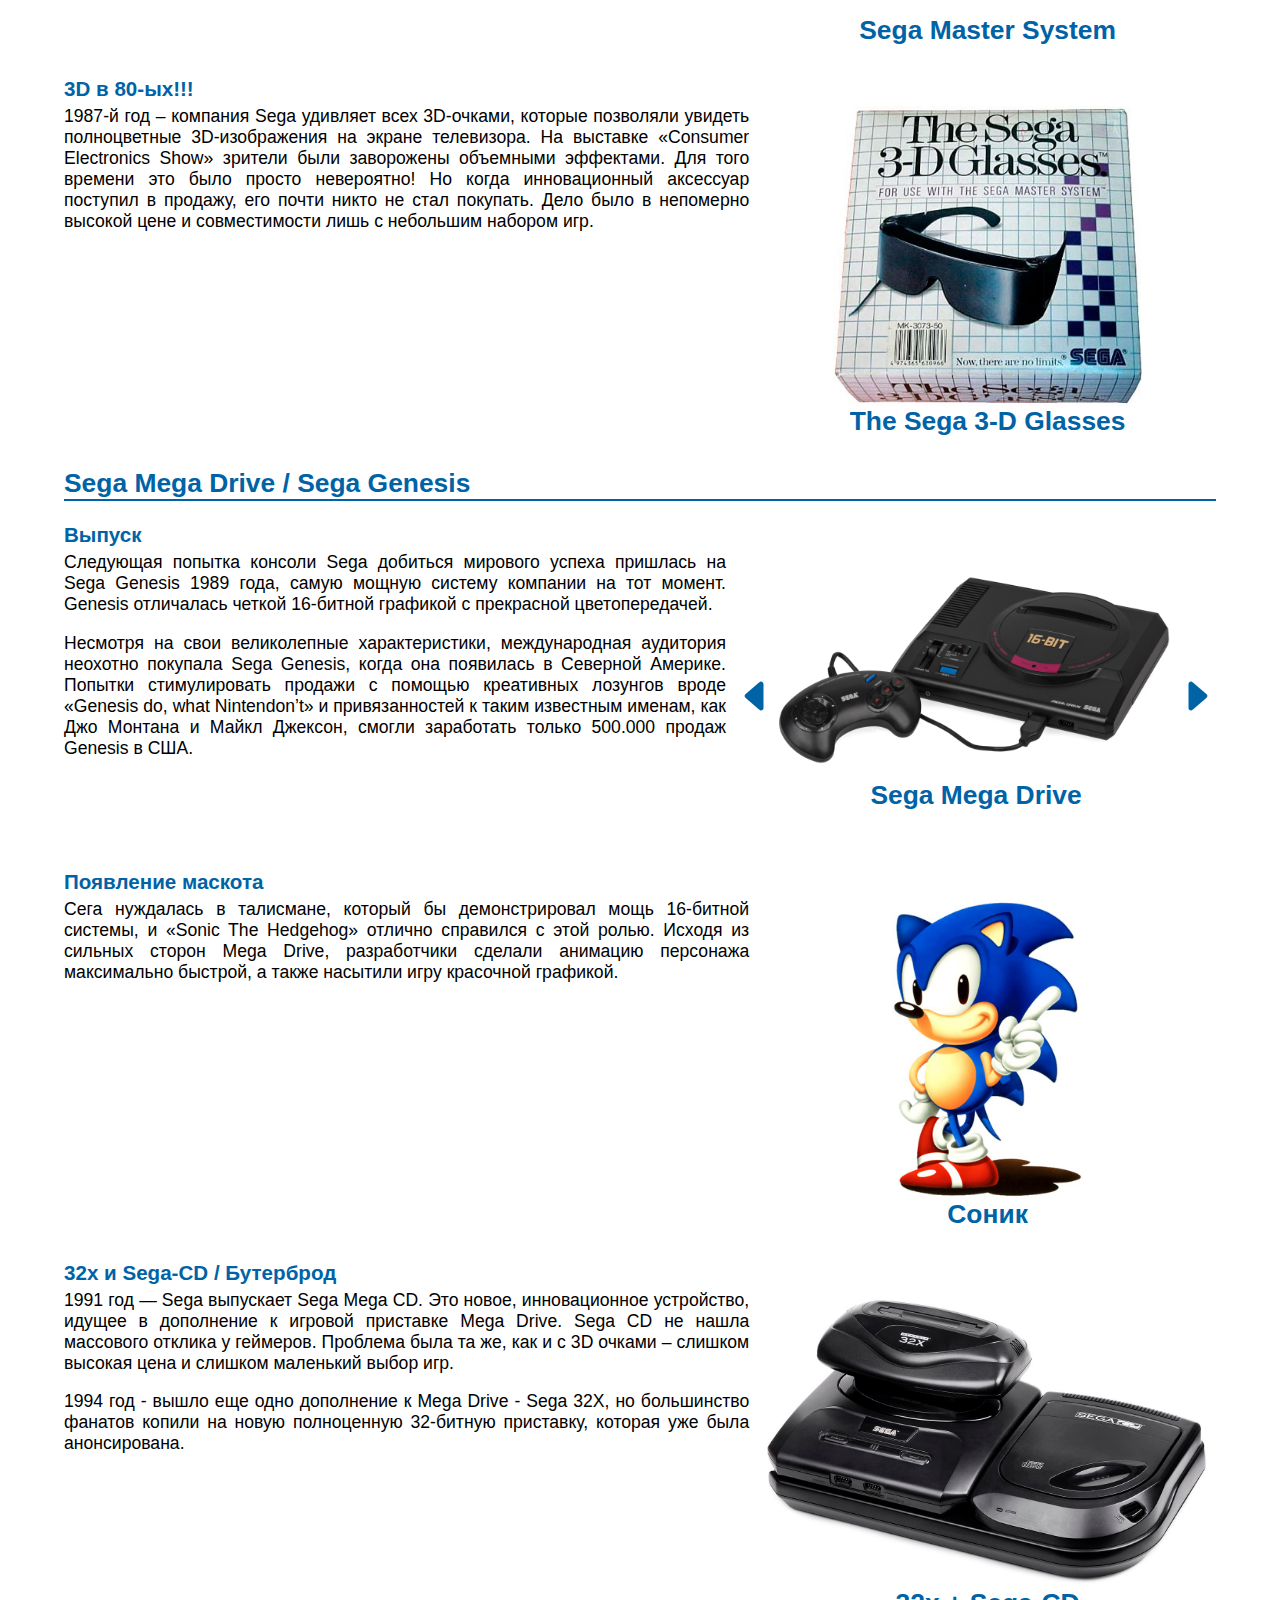
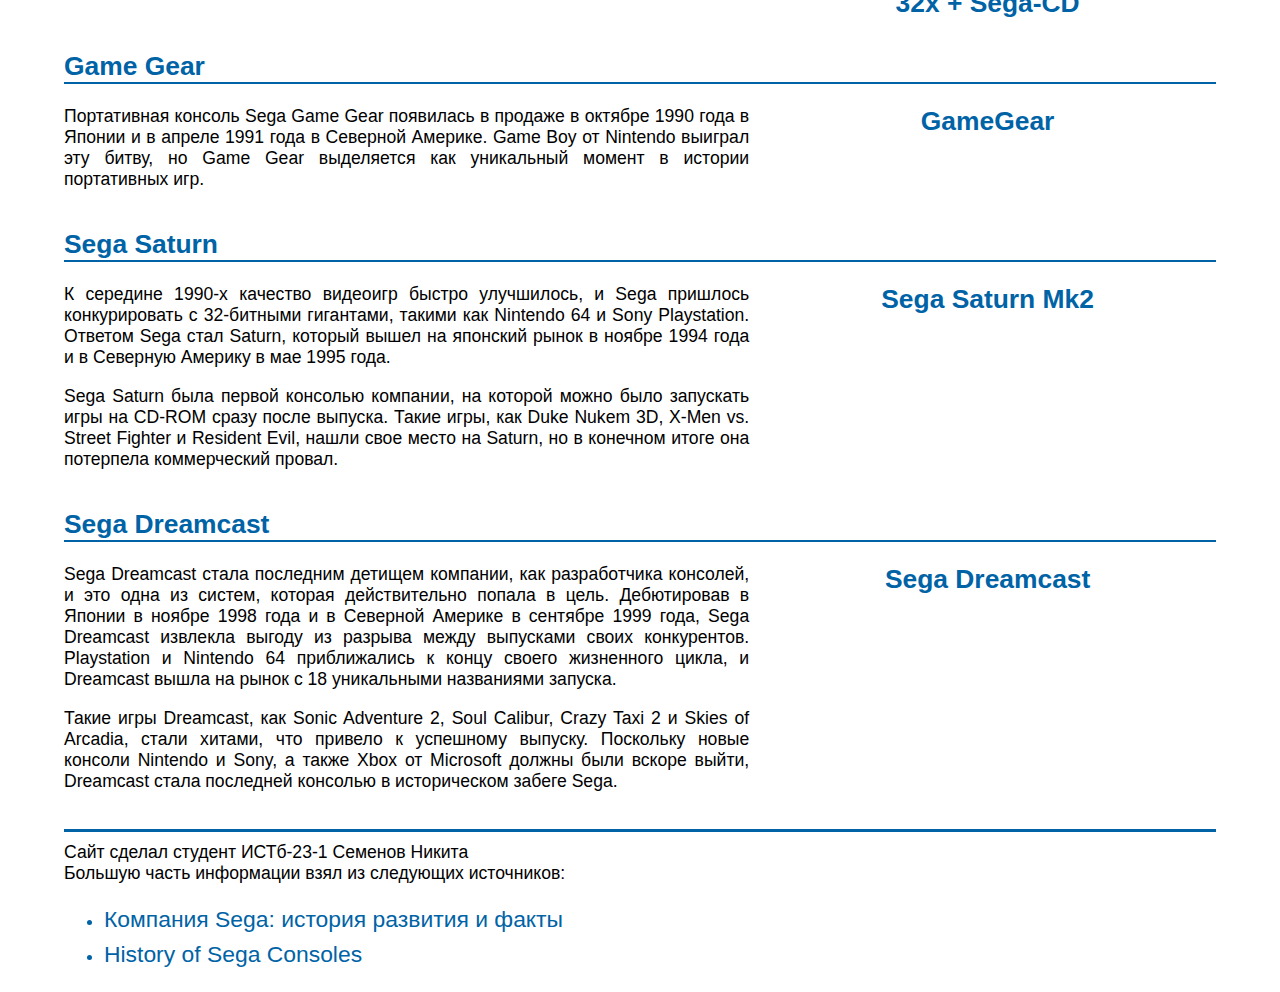
==== commit 7067ba25: "Добавил описание в meta-тэге и убрал ссылку на map-файл из style.css" ====
--- a/index.html
+++ b/index.html
@@ -4,6 +4,7 @@
 <head>
     <meta charset="UTF-8">
     <meta name="viewport" content="width=device-width, initial-scale=1.0">
+    <meta name="description" content="Краткая история игровыхч консолей Sega от SG-1000, Master System и MegaDrive, до Sega Saturn и Sega Dreamcast.">
     <link rel="stylesheet" href="assets/style.css">
     <title>История консолей Sega</title>
 </head>
--- a/assets/style.css
+++ b/assets/style.css
@@ -195,4 +195,4 @@
   border-top: 3px solid #0063a6;
   margin-top: 20px;
   margin-bottom: 20px;
-}/*# sourceMappingURL=style.css.map */+}